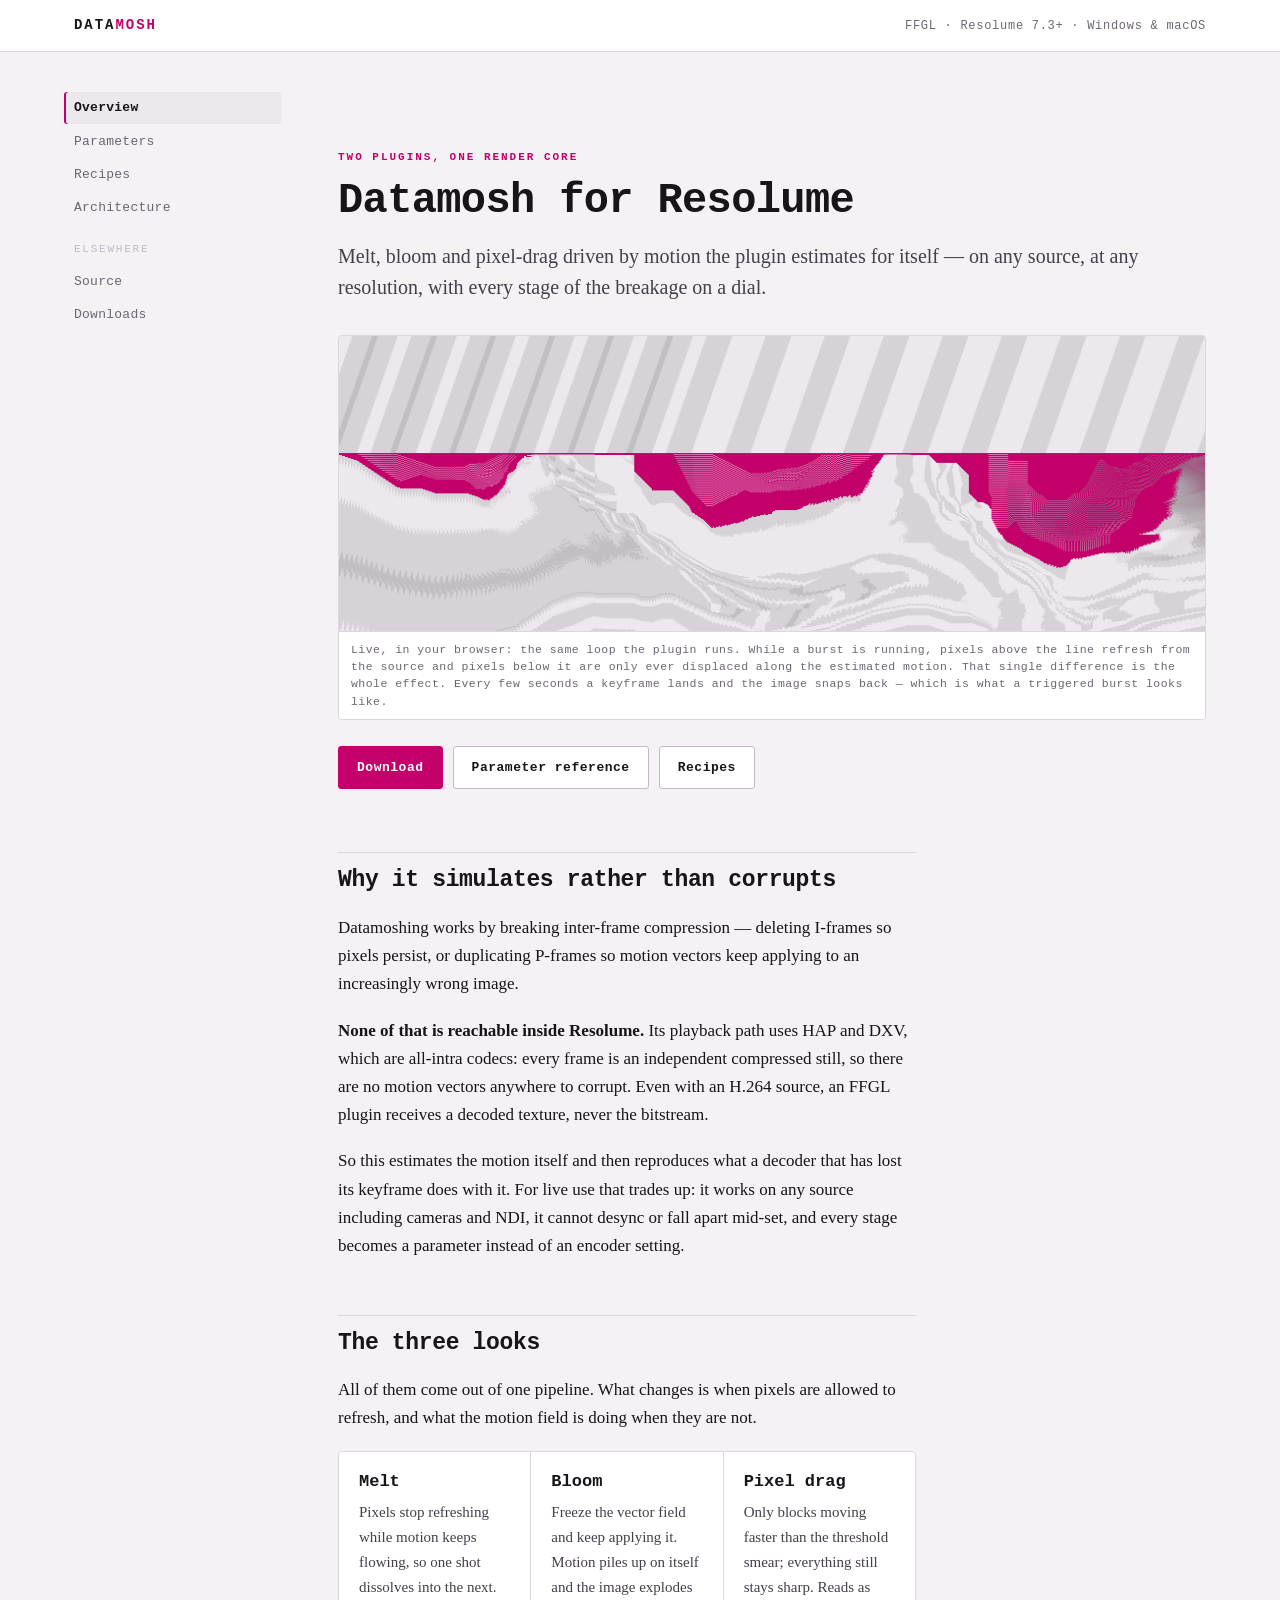
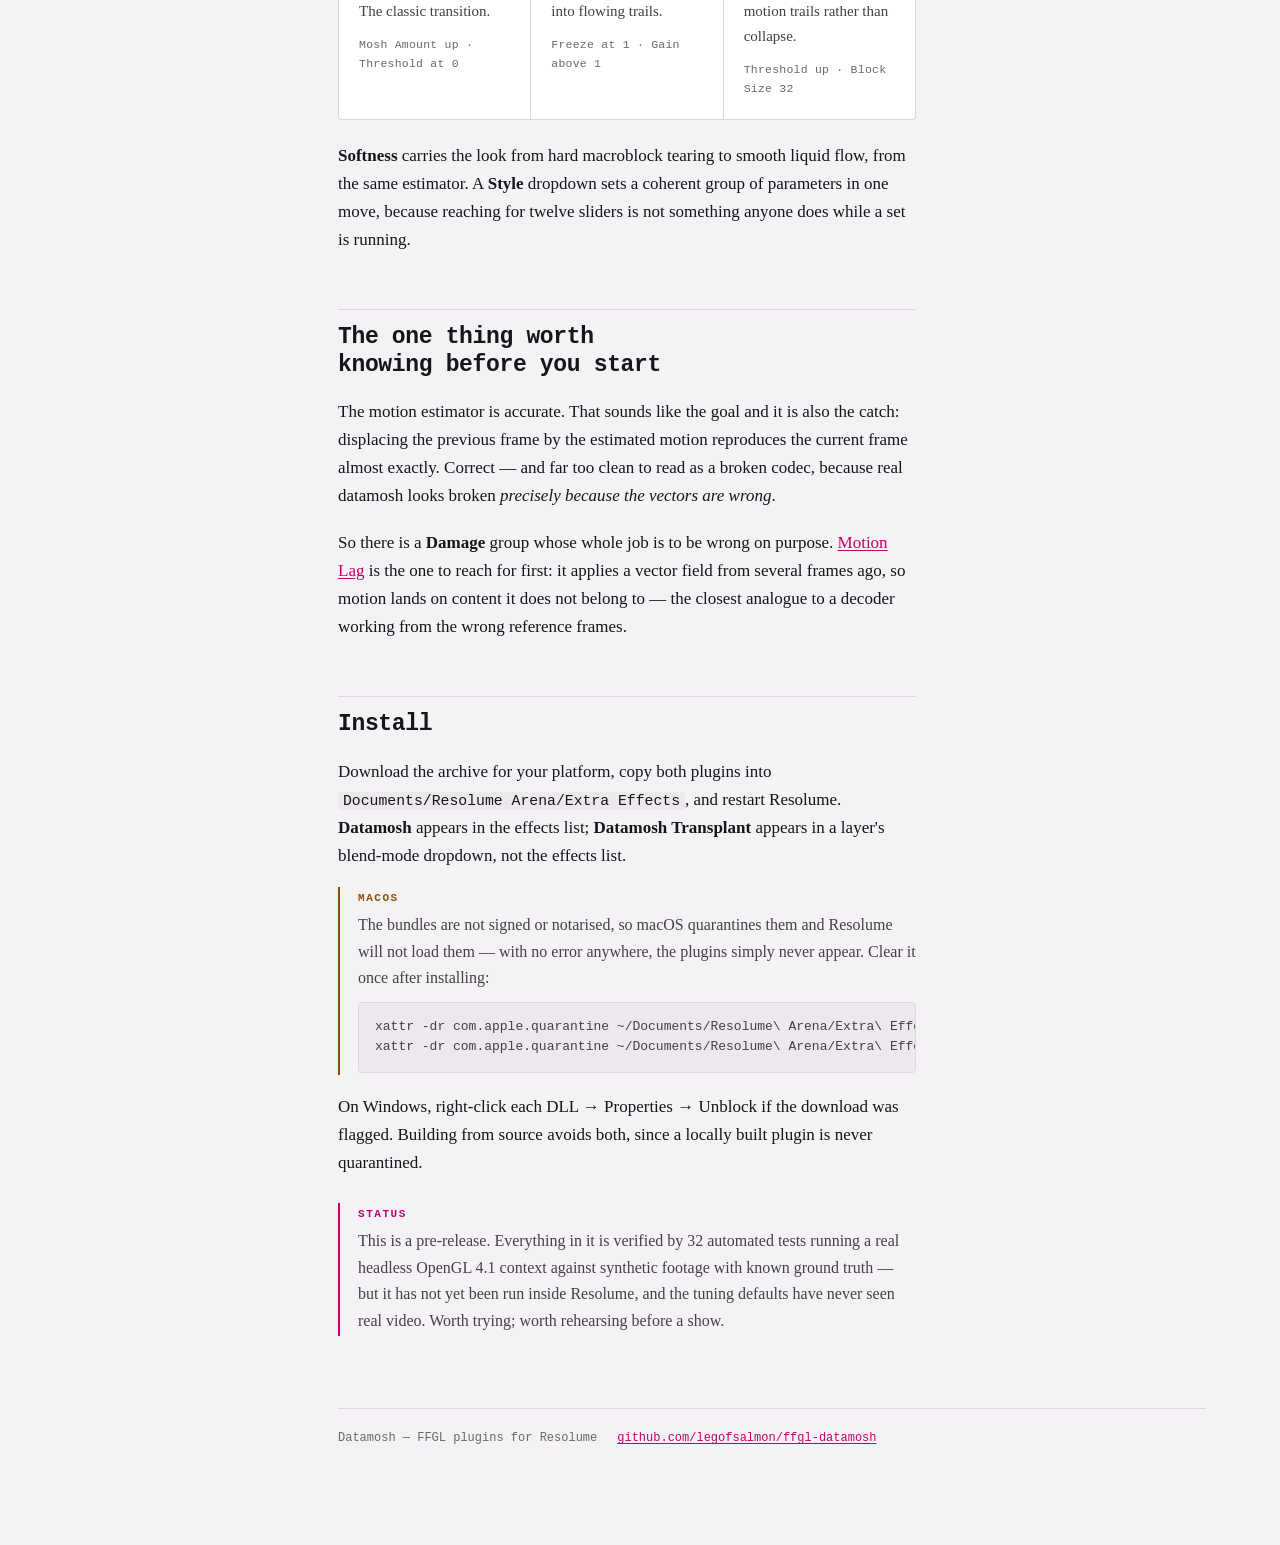
==== site/index.html @ 905c4231 "Point everything at datamosh.letissier.ie The domain is settled, so the placeholder comes out and th" ====
<!doctype html>
<html lang="en">
<head>
<meta charset="utf-8">
<meta name="viewport" content="width=device-width, initial-scale=1">
<title>Datamosh for Resolume</title>
<meta name="description" content="Two FFGL plugins that simulate datamoshing in Resolume by estimating motion and reproducing what a decoder does after it loses its keyframe.">
<link rel="icon" href="favicon.svg" type="image/svg+xml">

<!-- Absolute URLs below are the only place the site's own domain appears.
     Change SITE_URL here when the domain settles; see site/README.md. -->
<link rel="canonical" href="https://datamosh.letissier.ie/index.html">
<meta property="og:type" content="website">
<meta property="og:site_name" content="Datamosh for Resolume">
<meta property="og:title" content="Datamosh for Resolume">
<meta property="og:description" content="Two FFGL plugins that simulate datamoshing in Resolume by estimating motion and reproducing what a decoder does after it loses its keyframe.">
<meta property="og:url" content="https://datamosh.letissier.ie/index.html">
<meta property="og:image" content="https://datamosh.letissier.ie/og.png">
<meta property="og:image:width" content="1200">
<meta property="og:image:height" content="630">
<meta property="og:image:alt" content="A frame of diagonal bars and coloured shapes, intact above a line and torn into displaced macroblocks below it.">
<meta name="twitter:card" content="summary_large_image">

<link rel="stylesheet" href="style.css">
</head>
<body>

<a class="skip" href="#main">Skip to content</a>

<header class="masthead">
	<div class="masthead-inner">
		<a class="wordmark" href="index.html">DATA<span>MOSH</span></a>
		<span class="masthead-meta">FFGL &middot; Resolume 7.3+ &middot; Windows &amp; macOS</span>
	</div>
</header>

<div class="shell">

	<nav class="sidebar" aria-label="Documentation">
		<ul>
			<li><a href="index.html" aria-current="page">Overview</a></li>
			<li><a href="parameters.html">Parameters</a></li>
			<li><a href="recipes.html">Recipes</a></li>
			<li><a href="architecture.html">Architecture</a></li>
			<li class="nav-label">Elsewhere</li>
			<li><a href="https://github.com/legofsalmon/ffgl-datamosh">Source</a></li>
			<li><a href="https://github.com/legofsalmon/ffgl-datamosh/releases">Downloads</a></li>
		</ul>
	</nav>

	<main id="main">

		<section class="hero">
			<p class="eyebrow">Two plugins, one render core</p>
			<h1>Datamosh for Resolume</h1>
			<p class="lede" style="margin-top:14px">
				Melt, bloom and pixel-drag driven by motion the plugin estimates for
				itself &mdash; on any source, at any resolution, with every stage of the
				breakage on a dial.
			</p>

			<div class="hero-canvas-wrap">
				<canvas id="demo" width="880" height="300" role="img"
				        aria-label="Animation of a moving pattern being displaced in macroblocks, the top half refreshing normally while the bottom half smears along held motion vectors."></canvas>
				<p class="hero-caption">
					Live, in your browser: the same loop the plugin runs. While a burst is
					running, pixels above the line refresh from the source and pixels below
					it are only ever displaced along the estimated motion. That single
					difference is the whole effect. Every few seconds a keyframe lands and
					the image snaps back — which is what a triggered burst looks like.
				</p>
			</div>

			<div class="actions">
				<a class="btn primary" href="https://github.com/legofsalmon/ffgl-datamosh/releases">Download</a>
				<a class="btn" href="parameters.html">Parameter reference</a>
				<a class="btn" href="recipes.html">Recipes</a>
			</div>
		</section>

		<div class="prose">

			<h2>Why it simulates rather than corrupts</h2>

			<p>
				Datamoshing works by breaking inter-frame compression &mdash; deleting
				I-frames so pixels persist, or duplicating P-frames so motion vectors keep
				applying to an increasingly wrong image.
			</p>

			<p>
				<strong>None of that is reachable inside Resolume.</strong> Its playback
				path uses HAP and DXV, which are all-intra codecs: every frame is an
				independent compressed still, so there are no motion vectors anywhere to
				corrupt. Even with an H.264 source, an FFGL plugin receives a decoded
				texture, never the bitstream.
			</p>

			<p>
				So this estimates the motion itself and then reproduces what a decoder
				that has lost its keyframe does with it. For live use that trades up: it
				works on any source including cameras and NDI, it cannot desync or fall
				apart mid-set, and every stage becomes a parameter instead of an encoder
				setting.
			</p>

			<h2>The three looks</h2>

			<p>
				All of them come out of one pipeline. What changes is when pixels are
				allowed to refresh, and what the motion field is doing when they are not.
			</p>

			<div class="looks">
				<article class="look">
					<h3>Melt</h3>
					<p>
						Pixels stop refreshing while motion keeps flowing, so one shot
						dissolves into the next. The classic transition.
					</p>
					<span class="how">Mosh Amount up &middot; Threshold at 0</span>
				</article>
				<article class="look">
					<h3>Bloom</h3>
					<p>
						Freeze the vector field and keep applying it. Motion piles up on
						itself and the image explodes into flowing trails.
					</p>
					<span class="how">Freeze at 1 &middot; Gain above 1</span>
				</article>
				<article class="look">
					<h3>Pixel drag</h3>
					<p>
						Only blocks moving faster than the threshold smear; everything
						still stays sharp. Reads as motion trails rather than collapse.
					</p>
					<span class="how">Threshold up &middot; Block Size 32</span>
				</article>
			</div>

			<p style="margin-top:22px">
				<strong>Softness</strong> carries the look from hard macroblock tearing to
				smooth liquid flow, from the same estimator. A <strong>Style</strong>
				dropdown sets a coherent group of parameters in one move, because reaching
				for twelve sliders is not something anyone does while a set is running.
			</p>

			<h2>The one thing worth knowing before you start</h2>

			<p>
				The motion estimator is accurate. That sounds like the goal and it is
				also the catch: displacing the previous frame by the estimated motion
				reproduces the current frame almost exactly. Correct &mdash; and far too
				clean to read as a broken codec, because real datamosh looks broken
				<em>precisely because the vectors are wrong</em>.
			</p>

			<p>
				So there is a <strong>Damage</strong> group whose whole job is to be
				wrong on purpose. <a href="parameters.html#damage">Motion Lag</a> is the
				one to reach for first: it applies a vector field from several frames ago,
				so motion lands on content it does not belong to &mdash; the closest
				analogue to a decoder working from the wrong reference frames.
			</p>

			<h2>Install</h2>

			<p>
				Download the archive for your platform, copy both plugins into
				<code>Documents/Resolume Arena/Extra Effects</code>, and restart Resolume.
				<strong>Datamosh</strong> appears in the effects list;
				<strong>Datamosh Transplant</strong> appears in a layer's blend-mode
				dropdown, not the effects list.
			</p>

			<div class="note warn">
				<span class="note-label">macOS</span>
				The bundles are not signed or notarised, so macOS quarantines them and
				Resolume will not load them &mdash; with no error anywhere, the plugins
				simply never appear. Clear it once after installing:
				<pre style="margin-top:10px"><code>xattr -dr com.apple.quarantine ~/Documents/Resolume\ Arena/Extra\ Effects/Datamosh.bundle
xattr -dr com.apple.quarantine ~/Documents/Resolume\ Arena/Extra\ Effects/DatamoshTransplant.bundle</code></pre>
			</div>

			<p style="margin-top:18px">
				On Windows, right-click each DLL &rarr; Properties &rarr; Unblock if the
				download was flagged. Building from source avoids both, since a locally
				built plugin is never quarantined.
			</p>

			<div class="note accent" style="margin-top:26px">
				<span class="note-label">Status</span>
				This is a pre-release. Everything in it is verified by 32 automated tests
				running a real headless OpenGL&nbsp;4.1 context against synthetic footage
				with known ground truth &mdash; but it has not yet been run inside
				Resolume, and the tuning defaults have never seen real video. Worth
				trying; worth rehearsing before a show.
			</div>

		</div>

		<footer class="page-footer">
			<span>Datamosh &mdash; FFGL plugins for Resolume</span>
			<a href="https://github.com/legofsalmon/ffgl-datamosh">github.com/legofsalmon/ffgl-datamosh</a>
		</footer>

	</main>
</div>

<script src="demo.js" defer></script>

</body>
</html>
---- site/style.css ----
/* Datamosh documentation.
 *
 * Set like a codec reference manual rather than a product page: monospace for
 * structure and data, a serif for prose, and one accent taken from the magenta
 * fringe a chroma plane leaves when it disagrees with luma. Nothing is loaded
 * from a CDN — the same file has to survive a strict content policy.
 */

/* Light is the base palette. Every colour is declared here and only
 * redefined by theme, so no component depends on a rule inside a media block. */
:root {
	--ground:        #f4f2f4;
	--surface:       #ffffff;
	--surface-sunk:  #ece8ed;
	--ink:           #17141a;
	--ink-soft:      #453e4b;
	--muted:         #6d6573;
	--rule:          #ddd6df;
	--rule-strong:   #c3b9c7;

	/* Chroma fringe: the magenta half. */
	--accent:        #c4006a;
	--accent-ink:    #ffffff;
	--accent-wash:   #fbe9f2;
	/* The green half, kept for things that are verified or correct. */
	--good:          #16785c;
	--good-wash:     #e3f3ee;
	--warn:          #8a5300;
	--warn-wash:     #fbeedb;

	--shadow: 0 1px 2px rgb(23 20 26 / 6%), 0 8px 24px rgb(23 20 26 / 6%);

	--mono: ui-monospace, "SF Mono", SFMono-Regular, "Cascadia Mono",
	        "Roboto Mono", Menlo, Consolas, monospace;
	--serif: Charter, "Bitstream Charter", "Iowan Old Style", "Palatino Linotype",
	         Palatino, Georgia, serif;

	--measure: 68ch;
}

@media (prefers-color-scheme: dark) {
	:root:not([data-theme="light"]) {
		--ground:       #121016;
		--surface:      #1a171e;
		--surface-sunk: #211d26;
		--ink:          #ece7ef;
		--ink-soft:     #c5bccb;
		--muted:        #948b9c;
		--rule:         #2e2836;
		--rule-strong:  #453d4f;

		--accent:       #ff4d9d;
		--accent-ink:   #1a0210;
		--accent-wash:  #2c1220;
		--good:         #3fd2a4;
		--good-wash:    #10281f;
		--warn:         #e0a54a;
		--warn-wash:    #2c2110;

		--shadow: 0 1px 2px rgb(0 0 0 / 40%), 0 8px 24px rgb(0 0 0 / 32%);
	}
}

:root[data-theme="dark"] {
	--ground:       #121016;
	--surface:      #1a171e;
	--surface-sunk: #211d26;
	--ink:          #ece7ef;
	--ink-soft:     #c5bccb;
	--muted:        #948b9c;
	--rule:         #2e2836;
	--rule-strong:  #453d4f;

	--accent:       #ff4d9d;
	--accent-ink:   #1a0210;
	--accent-wash:  #2c1220;
	--good:         #3fd2a4;
	--good-wash:    #10281f;
	--warn:         #e0a54a;
	--warn-wash:    #2c2110;

	--shadow: 0 1px 2px rgb(0 0 0 / 40%), 0 8px 24px rgb(0 0 0 / 32%);
}

*, *::before, *::after { box-sizing: border-box; }

html { -webkit-text-size-adjust: 100%; }

body {
	margin: 0;
	/* Explicit, because the host paints its own ground behind the page. */
	background: var(--ground);
	color: var(--ink);
	font-family: var(--serif);
	font-size: 17px;
	line-height: 1.65;
}

/* ---------------------------------------------------------------- layout -- */

.shell {
	display: grid;
	grid-template-columns: minmax(0, 1fr);
	gap: 0;
	max-width: 1180px;
	margin: 0 auto;
	padding: 0 24px;
}

@media (min-width: 940px) {
	.shell {
		grid-template-columns: 208px minmax(0, 1fr);
		gap: 56px;
		align-items: start;
	}
}

main {
	min-width: 0;
	padding: 40px 0 96px;
}

.prose { max-width: var(--measure); }

/* Reference tables carry four columns of detail and do not fit the prose
 * measure. On table-heavy pages the container opens to the full content column
 * while the running text keeps its own measure — otherwise every table has to
 * be scrolled sideways to read the column that matters. */
.prose.wide { max-width: none; }
.prose.wide > p,
.prose.wide > .lede,
.prose.wide > ul,
.prose.wide > ol,
.prose.wide > pre,
.prose.wide > .note { max-width: var(--measure); }

.prose > * + * { margin-block-start: 1.1em; }
.prose > h2 { margin-block-start: 2.4em; }
.prose > h3 { margin-block-start: 1.9em; }

/* -------------------------------------------------------------- masthead -- */

.masthead {
	border-bottom: 1px solid var(--rule);
	background: var(--surface);
}

.masthead-inner {
	max-width: 1180px;
	margin: 0 auto;
	padding: 14px 24px;
	display: flex;
	flex-wrap: wrap;
	align-items: baseline;
	gap: 8px 20px;
}

.wordmark {
	font-family: var(--mono);
	font-size: 14px;
	font-weight: 700;
	letter-spacing: 0.14em;
	text-transform: uppercase;
	color: var(--ink);
	text-decoration: none;
}

.wordmark span { color: var(--accent); }

.masthead-meta {
	font-family: var(--mono);
	font-size: 12px;
	letter-spacing: 0.06em;
	color: var(--muted);
	margin-left: auto;
}

/* ------------------------------------------------------------------- nav -- */

.sidebar {
	position: sticky;
	top: 0;
	padding: 40px 0 0;
	font-family: var(--mono);
	font-size: 13px;
}

@media (max-width: 939px) {
	.sidebar {
		position: static;
		padding: 24px 0 0;
		border-bottom: 1px solid var(--rule);
		padding-bottom: 20px;
	}
	.sidebar ul { display: flex; flex-wrap: wrap; gap: 4px 18px; }
}

.sidebar ul { list-style: none; margin: 0; padding: 0; display: grid; gap: 2px; }

.sidebar a {
	display: block;
	padding: 5px 10px;
	margin-left: -10px;
	color: var(--muted);
	text-decoration: none;
	border-radius: 3px;
	letter-spacing: 0.02em;
}

.sidebar a:hover { color: var(--ink); background: var(--surface-sunk); }

.sidebar a[aria-current="page"] {
	color: var(--ink);
	font-weight: 700;
	/* A left mark rather than a fill: it reads as a caret in a listing. */
	box-shadow: inset 2px 0 0 var(--accent);
	background: var(--surface-sunk);
}

.sidebar .nav-label {
	font-size: 11px;
	letter-spacing: 0.16em;
	text-transform: uppercase;
	color: var(--rule-strong);
	padding: 14px 0 6px;
}

/* -------------------------------------------------------------- headings -- */

h1, h2, h3, h4 {
	font-family: var(--mono);
	font-weight: 700;
	line-height: 1.2;
	letter-spacing: -0.015em;
	text-wrap: balance;
	margin: 0;
	color: var(--ink);
}

h1 { font-size: clamp(30px, 5vw, 42px); }
h2 { font-size: 23px; }
h3 { font-size: 17px; letter-spacing: 0; }

h2 {
	padding-top: 14px;
	border-top: 1px solid var(--rule);
}

.eyebrow {
	font-family: var(--mono);
	font-size: 11px;
	font-weight: 700;
	letter-spacing: 0.18em;
	text-transform: uppercase;
	color: var(--accent);
	margin: 0 0 10px;
}

.lede {
	font-size: 20px;
	line-height: 1.55;
	color: var(--ink-soft);
}

/* ----------------------------------------------------------------- text -- */

p { margin: 0; }

a { color: var(--accent); text-underline-offset: 2px; }
a:hover { text-decoration-thickness: 2px; }

strong { font-weight: 700; color: var(--ink); }

code {
	font-family: var(--mono);
	font-size: 0.87em;
	background: var(--surface-sunk);
	padding: 1px 5px;
	border-radius: 3px;
}

pre {
	font-family: var(--mono);
	font-size: 13px;
	line-height: 1.6;
	background: var(--surface-sunk);
	border: 1px solid var(--rule);
	border-radius: 4px;
	padding: 14px 16px;
	overflow-x: auto;
	margin: 0;
}

pre code { background: none; padding: 0; font-size: inherit; }

ul.prose-list, ol.prose-list { margin: 0; padding-left: 1.3em; }
ul.prose-list > li + li, ol.prose-list > li + li { margin-top: 0.45em; }

hr { border: 0; border-top: 1px solid var(--rule); margin: 2.5em 0; }

/* ---------------------------------------------------------------- tables -- */

.table-wrap { overflow-x: auto; }

table {
	border-collapse: collapse;
	width: 100%;
	font-family: var(--mono);
	font-size: 13px;
	font-variant-numeric: tabular-nums;
}

th {
	text-align: left;
	font-weight: 700;
	font-size: 11px;
	letter-spacing: 0.1em;
	text-transform: uppercase;
	color: var(--muted);
	padding: 0 14px 8px 0;
	border-bottom: 1px solid var(--rule-strong);
	white-space: nowrap;
}

td {
	padding: 11px 14px 11px 0;
	border-bottom: 1px solid var(--rule);
	vertical-align: top;
	color: var(--ink-soft);
}

td:first-child { color: var(--ink); font-weight: 700; white-space: nowrap; }
td.desc { font-family: var(--serif); font-size: 15px; line-height: 1.55; min-width: 22em; }

/* ----------------------------------------------------------------- notes -- */

.note {
	border-left: 2px solid var(--rule-strong);
	padding: 2px 0 2px 18px;
	color: var(--ink-soft);
	font-size: 16px;
}

.note.accent { border-left-color: var(--accent); }
.note.good   { border-left-color: var(--good); }
.note.warn   { border-left-color: var(--warn); }

.note-label {
	display: block;
	font-family: var(--mono);
	font-size: 11px;
	font-weight: 700;
	letter-spacing: 0.14em;
	text-transform: uppercase;
	margin-bottom: 5px;
	color: var(--muted);
}

.note.accent .note-label { color: var(--accent); }
.note.good   .note-label { color: var(--good); }
.note.warn   .note-label { color: var(--warn); }

/* ------------------------------------------------------------------ hero -- */

.hero { padding: 56px 0 8px; }

.hero-canvas-wrap {
	margin: 32px 0 0;
	border: 1px solid var(--rule);
	border-radius: 4px;
	overflow: hidden;
	background: var(--surface-sunk);
	position: relative;
	line-height: 0;
}

.hero-canvas-wrap canvas { width: 100%; height: auto; display: block; }

.hero-caption {
	font-family: var(--mono);
	font-size: 11.5px;
	letter-spacing: 0.04em;
	color: var(--muted);
	padding: 9px 12px;
	border-top: 1px solid var(--rule);
	background: var(--surface);
	line-height: 1.5;
}

/* --------------------------------------------------------------- buttons -- */

.actions { display: flex; flex-wrap: wrap; gap: 10px; margin-top: 26px; }

.btn {
	font-family: var(--mono);
	font-size: 13px;
	font-weight: 700;
	letter-spacing: 0.04em;
	text-decoration: none;
	padding: 10px 18px;
	border-radius: 3px;
	border: 1px solid var(--rule-strong);
	color: var(--ink);
	background: var(--surface);
}

.btn:hover { border-color: var(--ink); }

.btn.primary {
	background: var(--accent);
	border-color: var(--accent);
	color: var(--accent-ink);
}

.btn.primary:hover { filter: brightness(1.08); }

/* ----------------------------------------------------------------- cards -- */

.looks { display: grid; gap: 1px; background: var(--rule); border: 1px solid var(--rule); border-radius: 4px; overflow: hidden; }

@media (min-width: 700px) { .looks { grid-template-columns: repeat(3, 1fr); } }

.look { background: var(--surface); padding: 20px; }

.look h3 { margin: 0 0 8px; }
.look p { font-size: 15px; color: var(--ink-soft); }

.look .how {
	display: block;
	margin-top: 12px;
	font-family: var(--mono);
	font-size: 11.5px;
	color: var(--muted);
	letter-spacing: 0.02em;
}

/* ---------------------------------------------------------------- footer -- */

.page-footer {
	border-top: 1px solid var(--rule);
	margin-top: 72px;
	padding-top: 20px;
	font-family: var(--mono);
	font-size: 12px;
	color: var(--muted);
	display: flex;
	flex-wrap: wrap;
	gap: 6px 20px;
}

/* --------------------------------------------------------------- a11y --- */

:focus-visible {
	outline: 2px solid var(--accent);
	outline-offset: 2px;
	border-radius: 2px;
}

.skip {
	position: absolute;
	left: -9999px;
	font-family: var(--mono);
	font-size: 13px;
}
.skip:focus {
	left: 12px; top: 12px;
	background: var(--surface);
	padding: 10px 14px;
	border: 1px solid var(--accent);
	border-radius: 3px;
	z-index: 10;
}

@media (prefers-reduced-motion: reduce) {
	*, *::before, *::after {
		animation-duration: 0.01ms !important;
		animation-iteration-count: 1 !important;
		transition-duration: 0.01ms !important;
	}
}
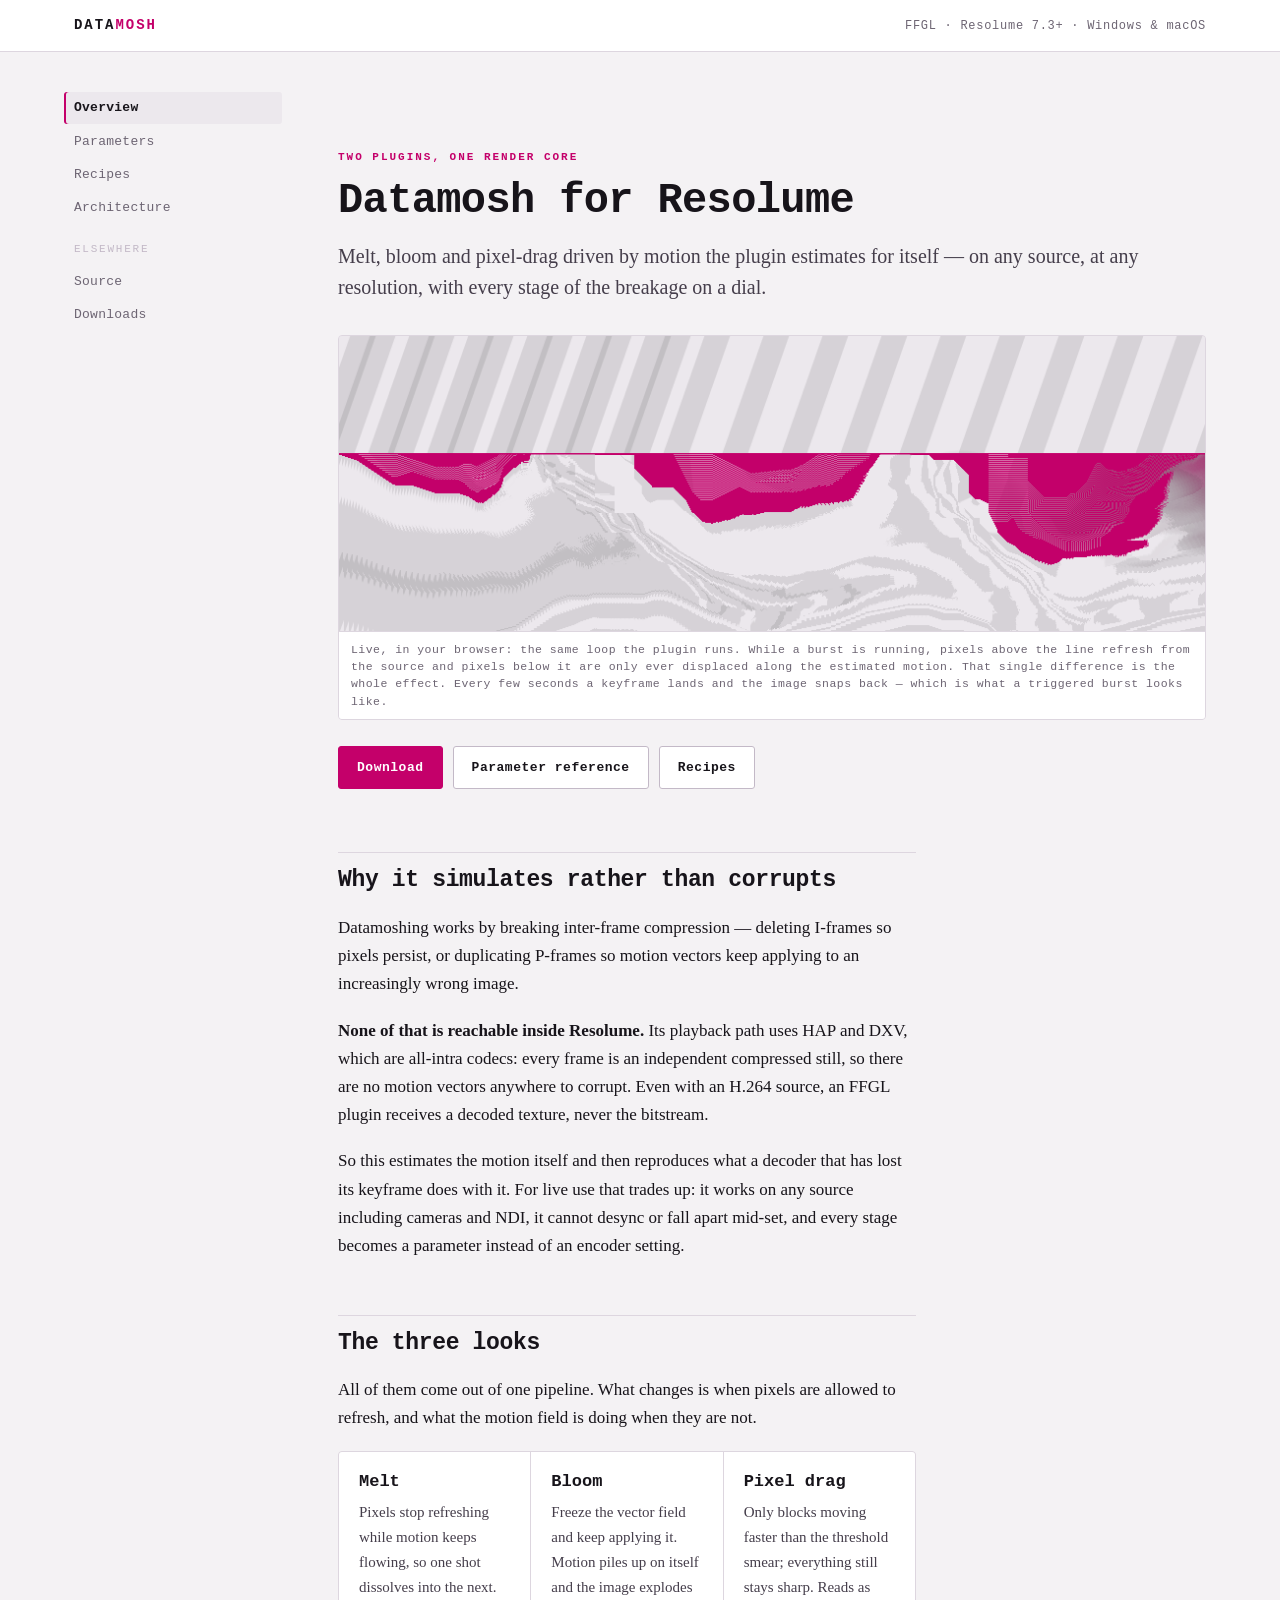
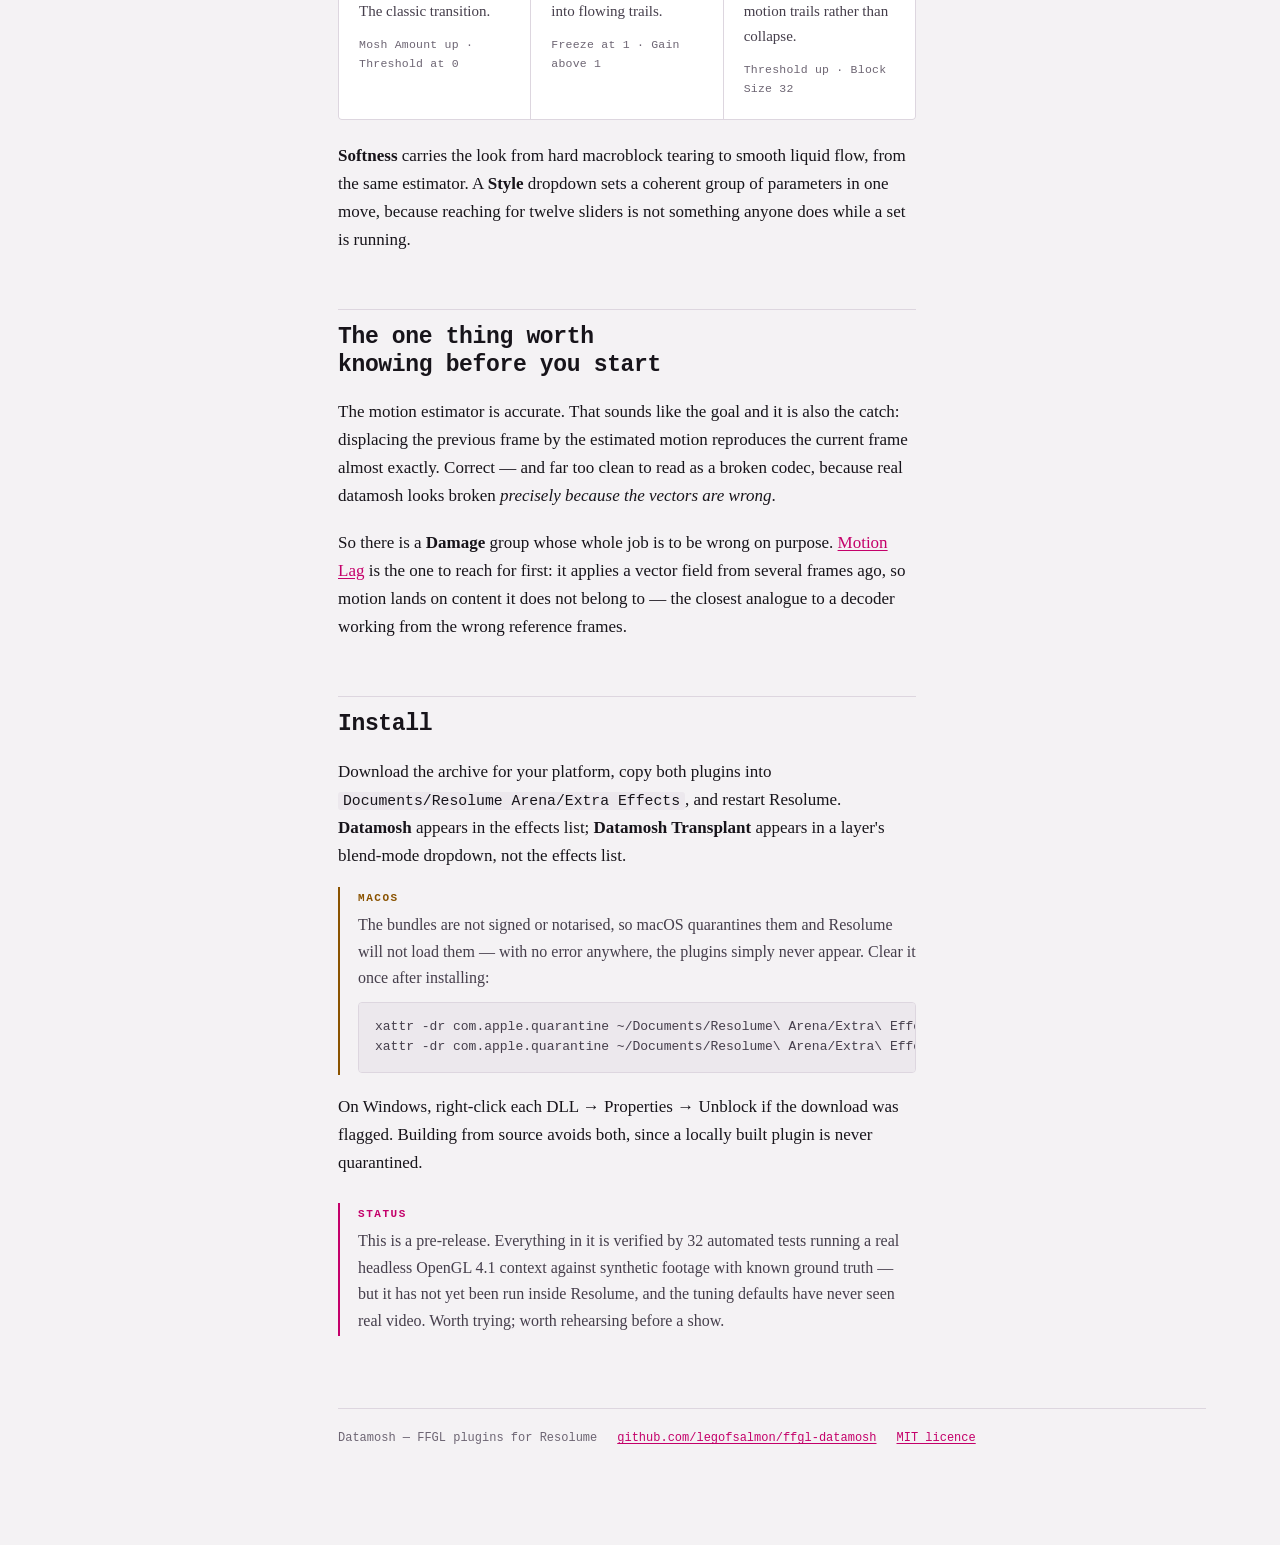
==== commit 9ca4e27c: "Add the MIT licence The project had no licence, which meant all rights reserved: nobody could legall" ====
--- a/site/index.html
+++ b/site/index.html
@@ -3,6 +3,8 @@
 <head>
 <meta charset="utf-8">
 <meta name="viewport" content="width=device-width, initial-scale=1">
+<!-- Matches --ground: the browser paints this behind the page and around it. -->
+<meta name="theme-color" content="#101015">
 <title>Datamosh for Resolume</title>
 <meta name="description" content="Two FFGL plugins that simulate datamoshing in Resolume by estimating motion and reproducing what a decoder does after it loses its keyframe.">
 <link rel="icon" href="favicon.svg" type="image/svg+xml">
@@ -202,6 +204,7 @@
 		<footer class="page-footer">
 			<span>Datamosh &mdash; FFGL plugins for Resolume</span>
 			<a href="https://github.com/legofsalmon/ffgl-datamosh">github.com/legofsalmon/ffgl-datamosh</a>
+			<a href="https://github.com/legofsalmon/ffgl-datamosh/blob/main/LICENSE">MIT licence</a>
 		</footer>
 
 	</main>
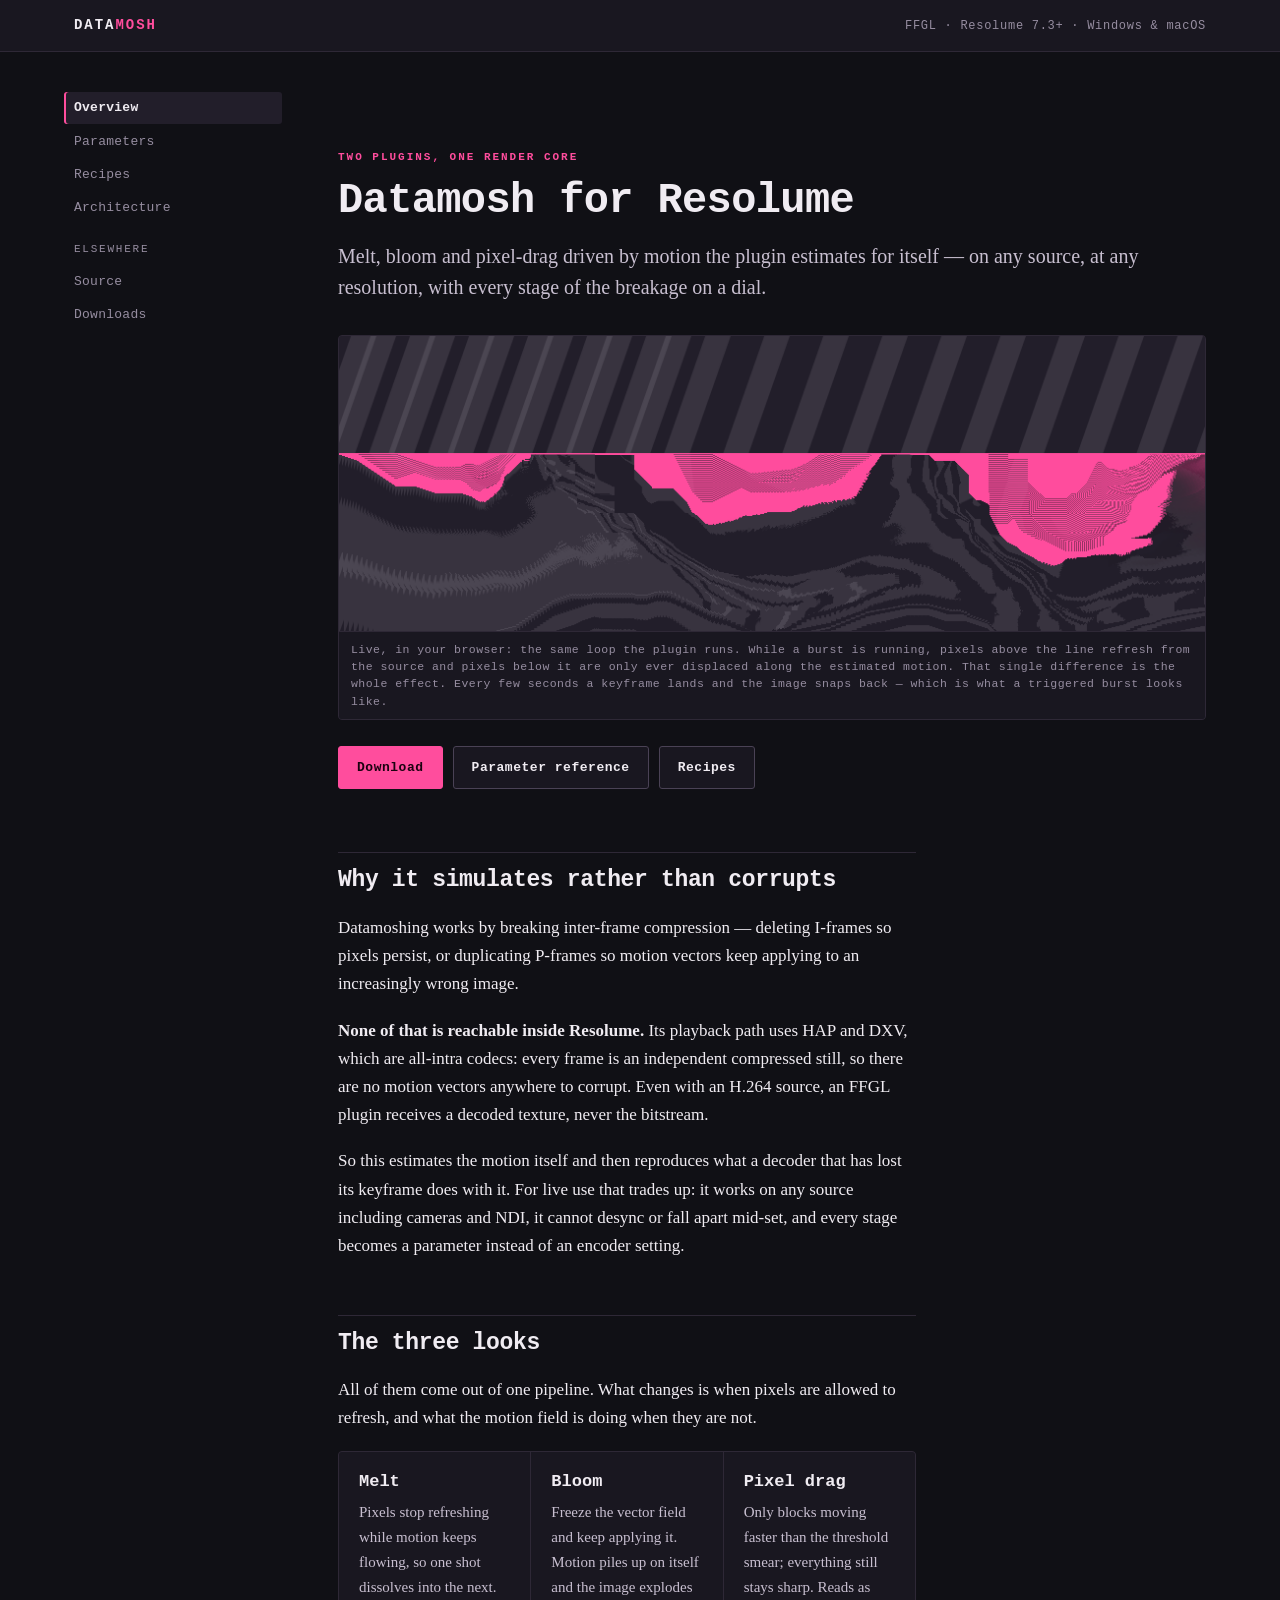
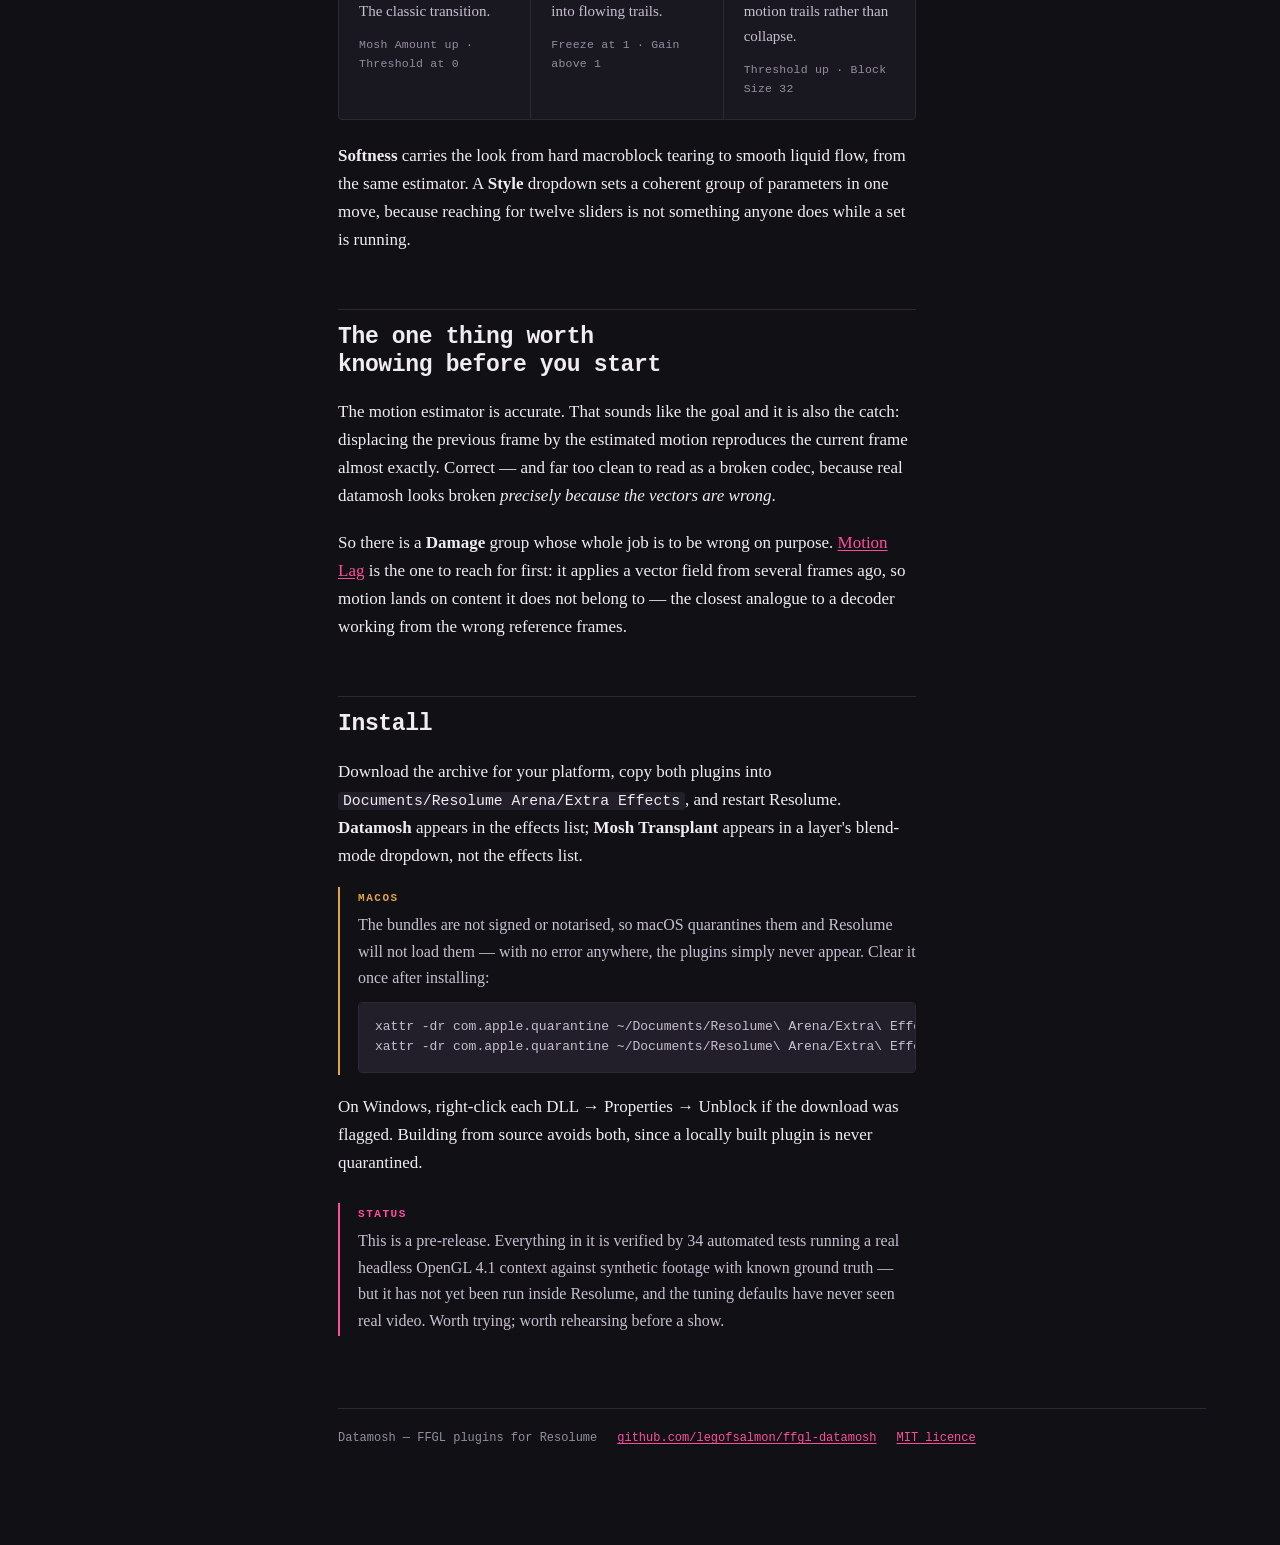
==== commit 89b8155f: "Fix the dead audio path and the truncated mixer name; add a validation procedure Both bugs were foun" ====
--- a/site/index.html
+++ b/site/index.html
@@ -171,7 +171,7 @@
 				Download the archive for your platform, copy both plugins into
 				<code>Documents/Resolume Arena/Extra Effects</code>, and restart Resolume.
 				<strong>Datamosh</strong> appears in the effects list;
-				<strong>Datamosh Transplant</strong> appears in a layer's blend-mode
+				<strong>Mosh Transplant</strong> appears in a layer's blend-mode
 				dropdown, not the effects list.
 			</p>
 
@@ -192,7 +192,7 @@
 
 			<div class="note accent" style="margin-top:26px">
 				<span class="note-label">Status</span>
-				This is a pre-release. Everything in it is verified by 32 automated tests
+				This is a pre-release. Everything in it is verified by 34 automated tests
 				running a real headless OpenGL&nbsp;4.1 context against synthetic footage
 				with known ground truth &mdash; but it has not yet been run inside
 				Resolume, and the tuning defaults have never seen real video. Worth
--- a/site/style.css
+++ b/site/style.css
@@ -6,29 +6,41 @@
  * from a CDN — the same file has to survive a strict content policy.
  */
 
-/* Light is the base palette. Every colour is declared here and only
- * redefined by theme, so no component depends on a rule inside a media block. */
+/* The site is dark, full stop — not a mode that follows the operating system.
+ * Video work happens in a dark room in front of a dark host, and the plugin's
+ * own output is judged against black; a page that flips to white on half the
+ * machines that open it is showing the effect against the wrong ground.
+ *
+ * So there is one palette and it lives on bare :root. Nothing is declared
+ * inside a media query, which means no component can depend on a rule that
+ * only some visitors get. */
 :root {
-	--ground:        #f4f2f4;
-	--surface:       #ffffff;
-	--surface-sunk:  #ece8ed;
-	--ink:           #17141a;
-	--ink-soft:      #453e4b;
-	--muted:         #6d6573;
-	--rule:          #ddd6df;
-	--rule-strong:   #c3b9c7;
+	/* Tells the browser to paint its own furniture — scrollbars, form
+	 * controls, the flash before first paint — dark to match. */
+	color-scheme: dark;
+
+	--ground:        #101015;
+	--surface:       #191720;
+	--surface-sunk:  #221e2a;
+	--ink:           #f0ecf2;
+	--ink-soft:      #c8bfd0;
+	--muted:         #968da0;
+	--rule:          #2e2836;
+	--rule-strong:   #4a4255;
 
 	/* Chroma fringe: the magenta half. */
-	--accent:        #c4006a;
-	--accent-ink:    #ffffff;
-	--accent-wash:   #fbe9f2;
+	--accent:        #ff4d9d;
+	--accent-ink:    #1a0210;
+	--accent-wash:   #2c1220;
 	/* The green half, kept for things that are verified or correct. */
-	--good:          #16785c;
-	--good-wash:     #e3f3ee;
-	--warn:          #8a5300;
-	--warn-wash:     #fbeedb;
-
-	--shadow: 0 1px 2px rgb(23 20 26 / 6%), 0 8px 24px rgb(23 20 26 / 6%);
+	--good:          #3fd2a4;
+	--good-wash:     #10281f;
+	--warn:          #e0a54a;
+	--warn-wash:     #2c2110;
+
+	/* On a dark ground a shadow cannot lift a surface — the surface colour
+	 * does that. This only softens the edge. */
+	--shadow: 0 1px 2px rgb(0 0 0 / 45%), 0 8px 24px rgb(0 0 0 / 35%);
 
 	--mono: ui-monospace, "SF Mono", SFMono-Regular, "Cascadia Mono",
 	        "Roboto Mono", Menlo, Consolas, monospace;
@@ -36,50 +48,6 @@
 	         Palatino, Georgia, serif;
 
 	--measure: 68ch;
-}
-
-@media (prefers-color-scheme: dark) {
-	:root:not([data-theme="light"]) {
-		--ground:       #121016;
-		--surface:      #1a171e;
-		--surface-sunk: #211d26;
-		--ink:          #ece7ef;
-		--ink-soft:     #c5bccb;
-		--muted:        #948b9c;
-		--rule:         #2e2836;
-		--rule-strong:  #453d4f;
-
-		--accent:       #ff4d9d;
-		--accent-ink:   #1a0210;
-		--accent-wash:  #2c1220;
-		--good:         #3fd2a4;
-		--good-wash:    #10281f;
-		--warn:         #e0a54a;
-		--warn-wash:    #2c2110;
-
-		--shadow: 0 1px 2px rgb(0 0 0 / 40%), 0 8px 24px rgb(0 0 0 / 32%);
-	}
-}
-
-:root[data-theme="dark"] {
-	--ground:       #121016;
-	--surface:      #1a171e;
-	--surface-sunk: #211d26;
-	--ink:          #ece7ef;
-	--ink-soft:     #c5bccb;
-	--muted:        #948b9c;
-	--rule:         #2e2836;
-	--rule-strong:  #453d4f;
-
-	--accent:       #ff4d9d;
-	--accent-ink:   #1a0210;
-	--accent-wash:  #2c1220;
-	--good:         #3fd2a4;
-	--good-wash:    #10281f;
-	--warn:         #e0a54a;
-	--warn-wash:    #2c2110;
-
-	--shadow: 0 1px 2px rgb(0 0 0 / 40%), 0 8px 24px rgb(0 0 0 / 32%);
 }
 
 *, *::before, *::after { box-sizing: border-box; }
@@ -94,6 +62,11 @@
 	font-family: var(--serif);
 	font-size: 17px;
 	line-height: 1.65;
+	/* Light-on-dark renders visually heavier than dark-on-light at the same
+	 * weight. Antialiasing rather than subpixel rendering takes the extra
+	 * weight back off, which matters most for the serif running text. */
+	-webkit-font-smoothing: antialiased;
+	-moz-osx-font-smoothing: grayscale;
 }
 
 /* ---------------------------------------------------------------- layout -- */
@@ -221,7 +194,9 @@
 	font-size: 11px;
 	letter-spacing: 0.16em;
 	text-transform: uppercase;
-	color: var(--rule-strong);
+	/* --rule-strong is a border colour; as text on the dark ground it sat
+	 * under 2:1 and effectively disappeared. */
+	color: var(--muted);
 	padding: 14px 0 6px;
 }
 
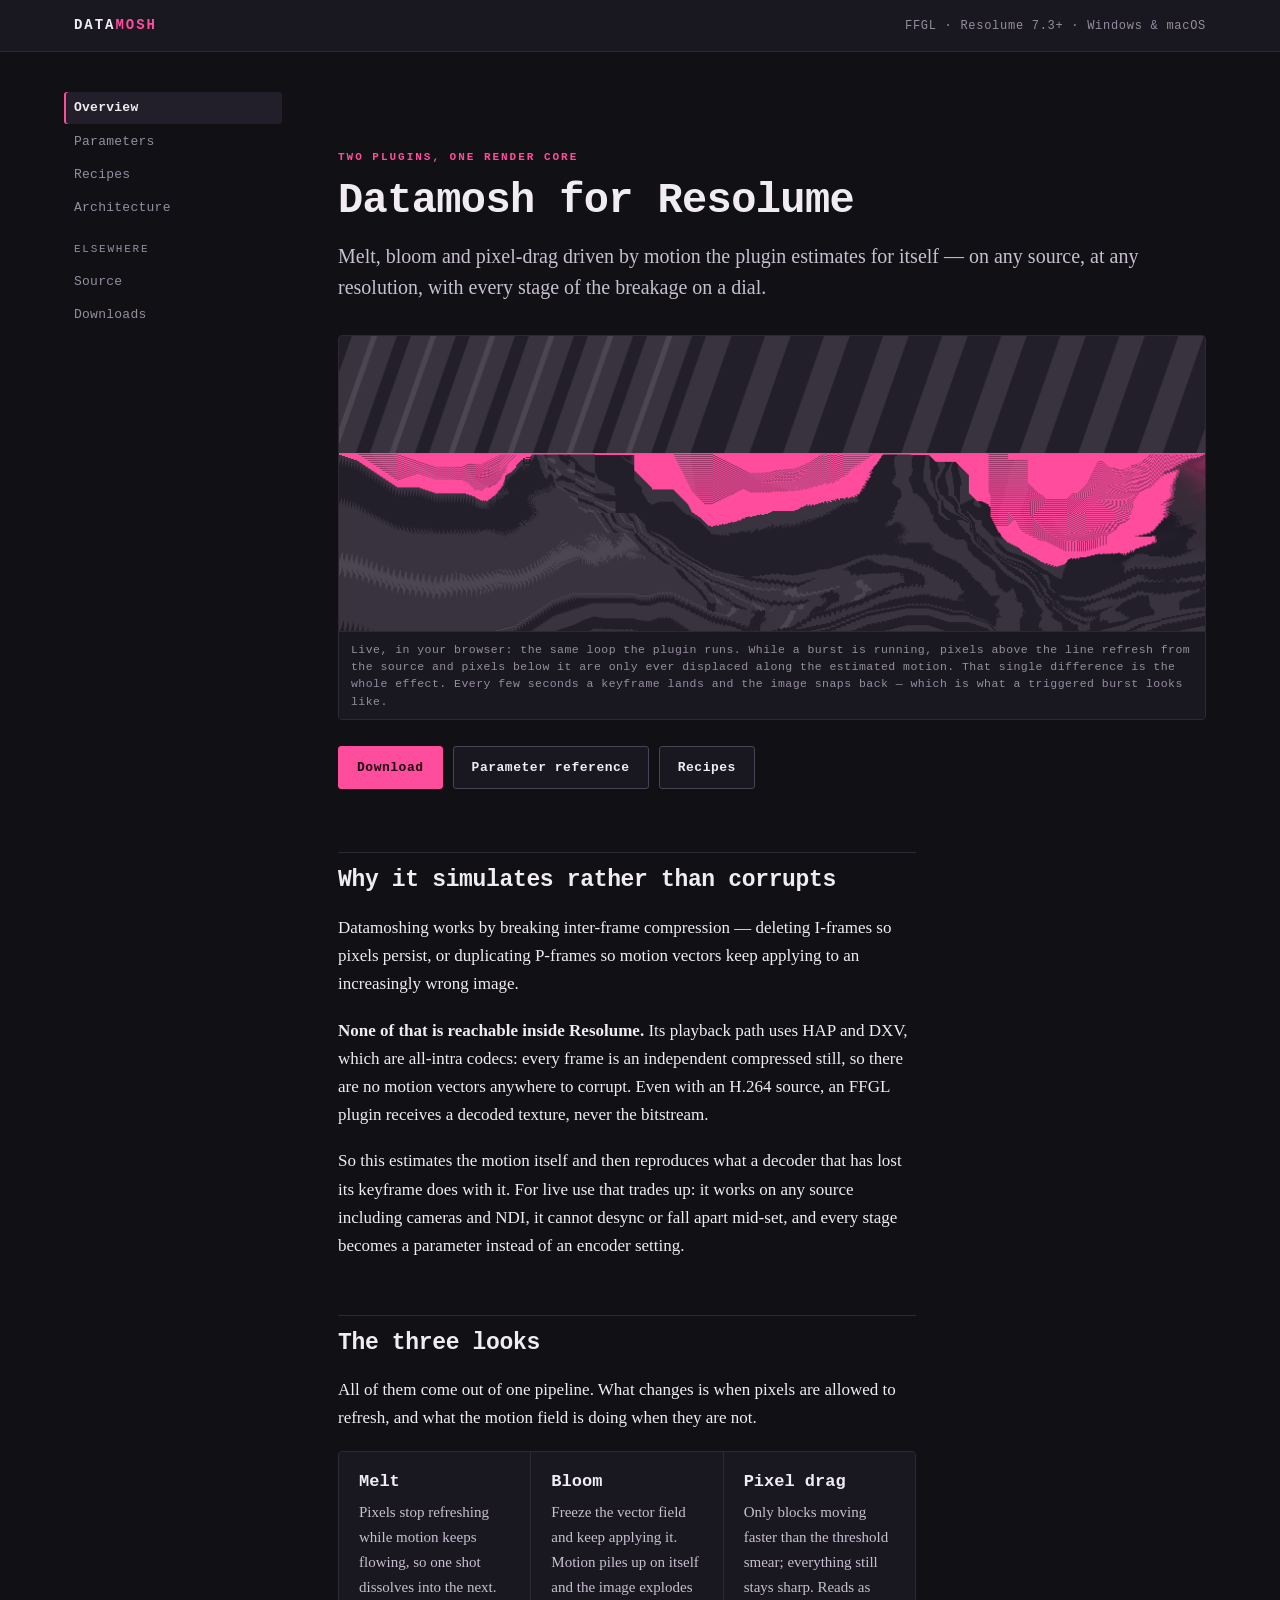
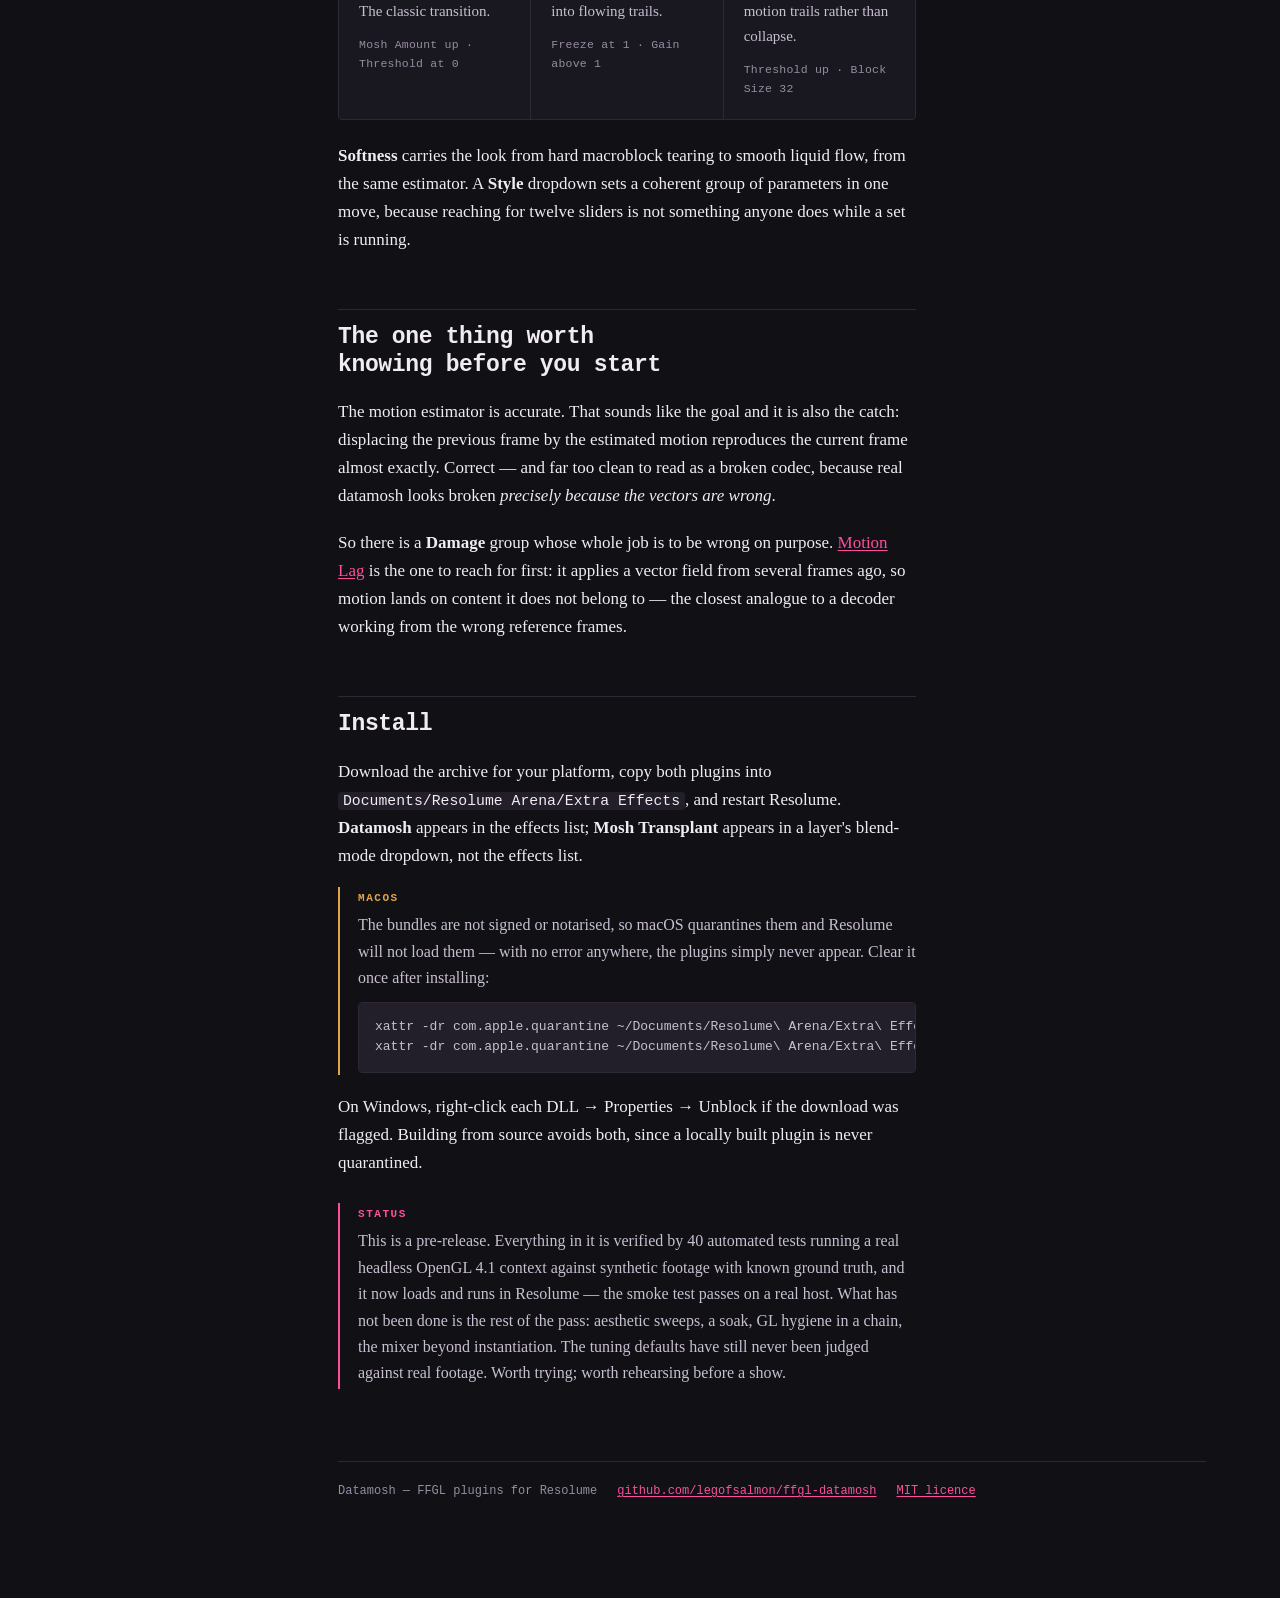
==== commit 2c7ed627: "Release 0.1.4, and stop claiming this has never run in Resolume It has now. The smoke test passed on" ====
--- a/site/index.html
+++ b/site/index.html
@@ -192,11 +192,13 @@
 
 			<div class="note accent" style="margin-top:26px">
 				<span class="note-label">Status</span>
-				This is a pre-release. Everything in it is verified by 34 automated tests
+				This is a pre-release. Everything in it is verified by 40 automated tests
 				running a real headless OpenGL&nbsp;4.1 context against synthetic footage
-				with known ground truth &mdash; but it has not yet been run inside
-				Resolume, and the tuning defaults have never seen real video. Worth
-				trying; worth rehearsing before a show.
+				with known ground truth, and it now loads and runs in Resolume &mdash; the
+				smoke test passes on a real host. What has not been done is the rest of
+				the pass: aesthetic sweeps, a soak, GL hygiene in a chain, the mixer
+				beyond instantiation. The tuning defaults have still never been judged
+				against real footage. Worth trying; worth rehearsing before a show.
 			</div>
 
 		</div>
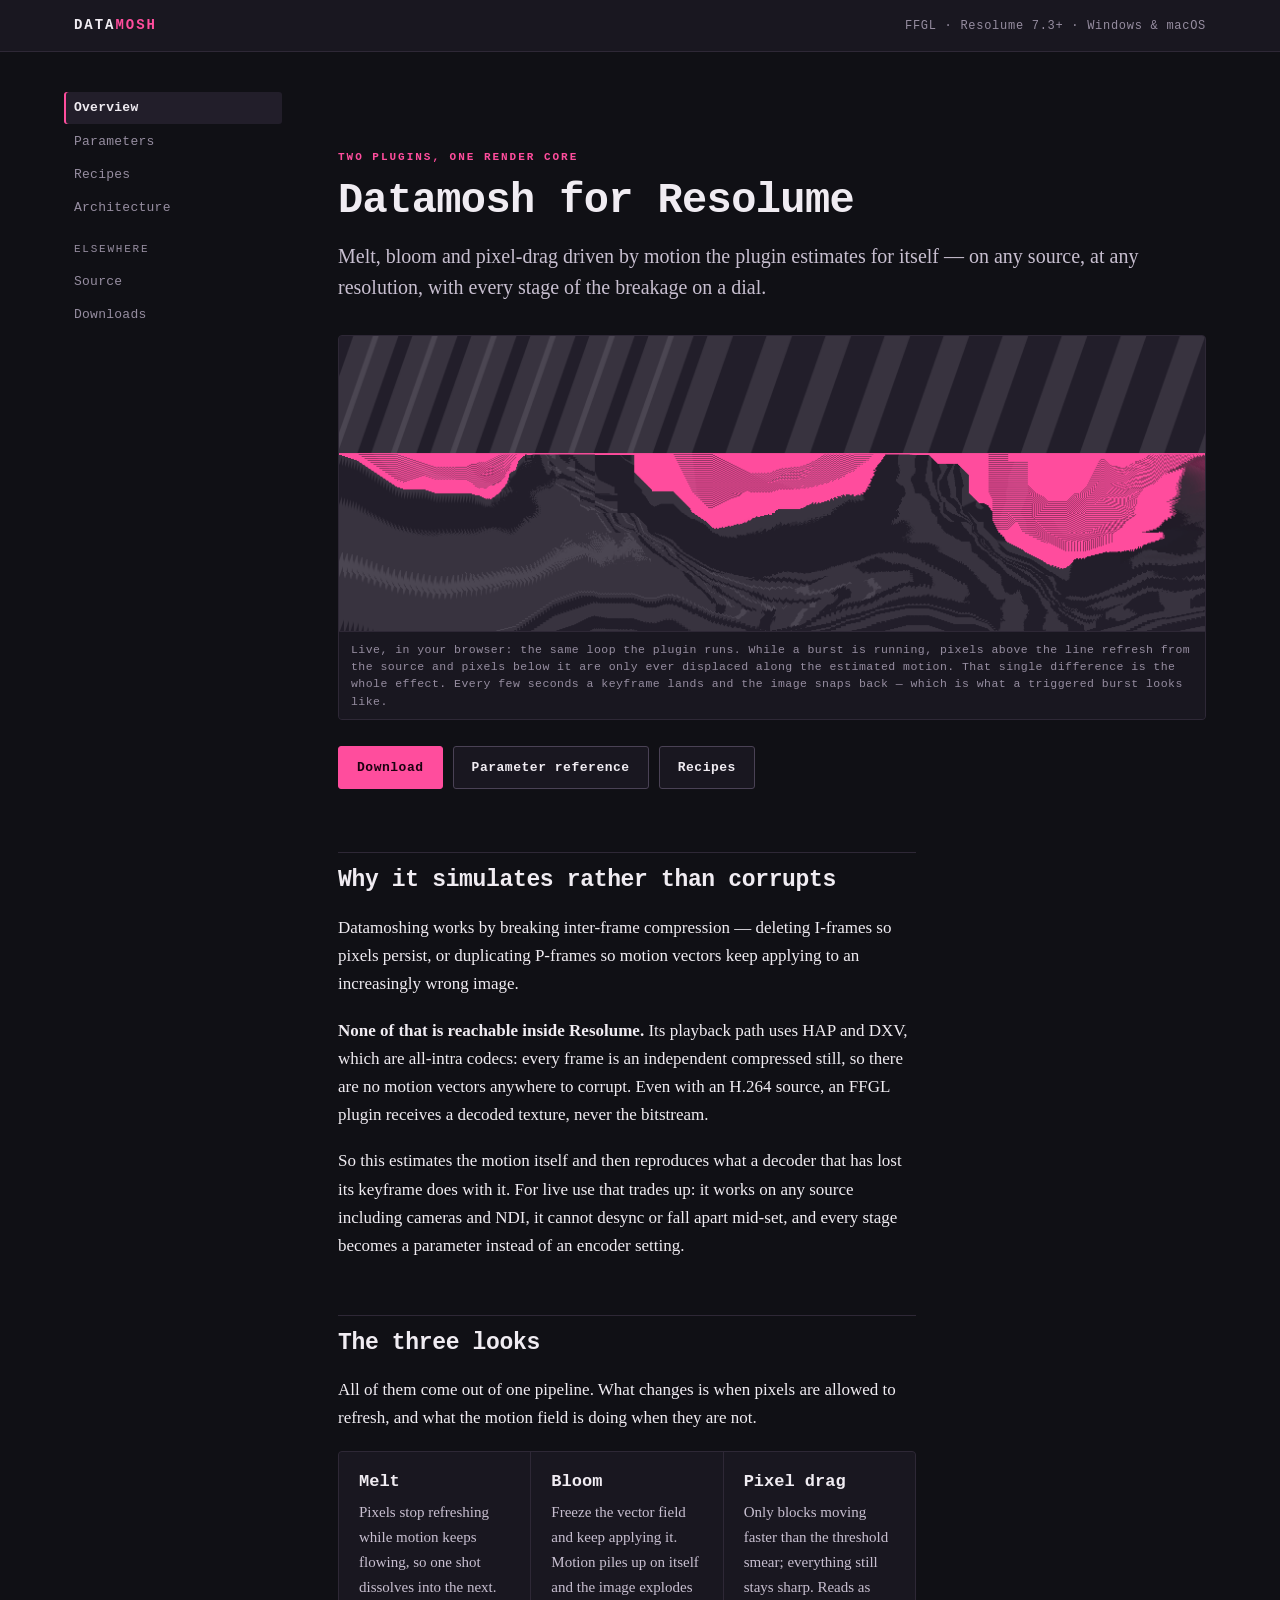
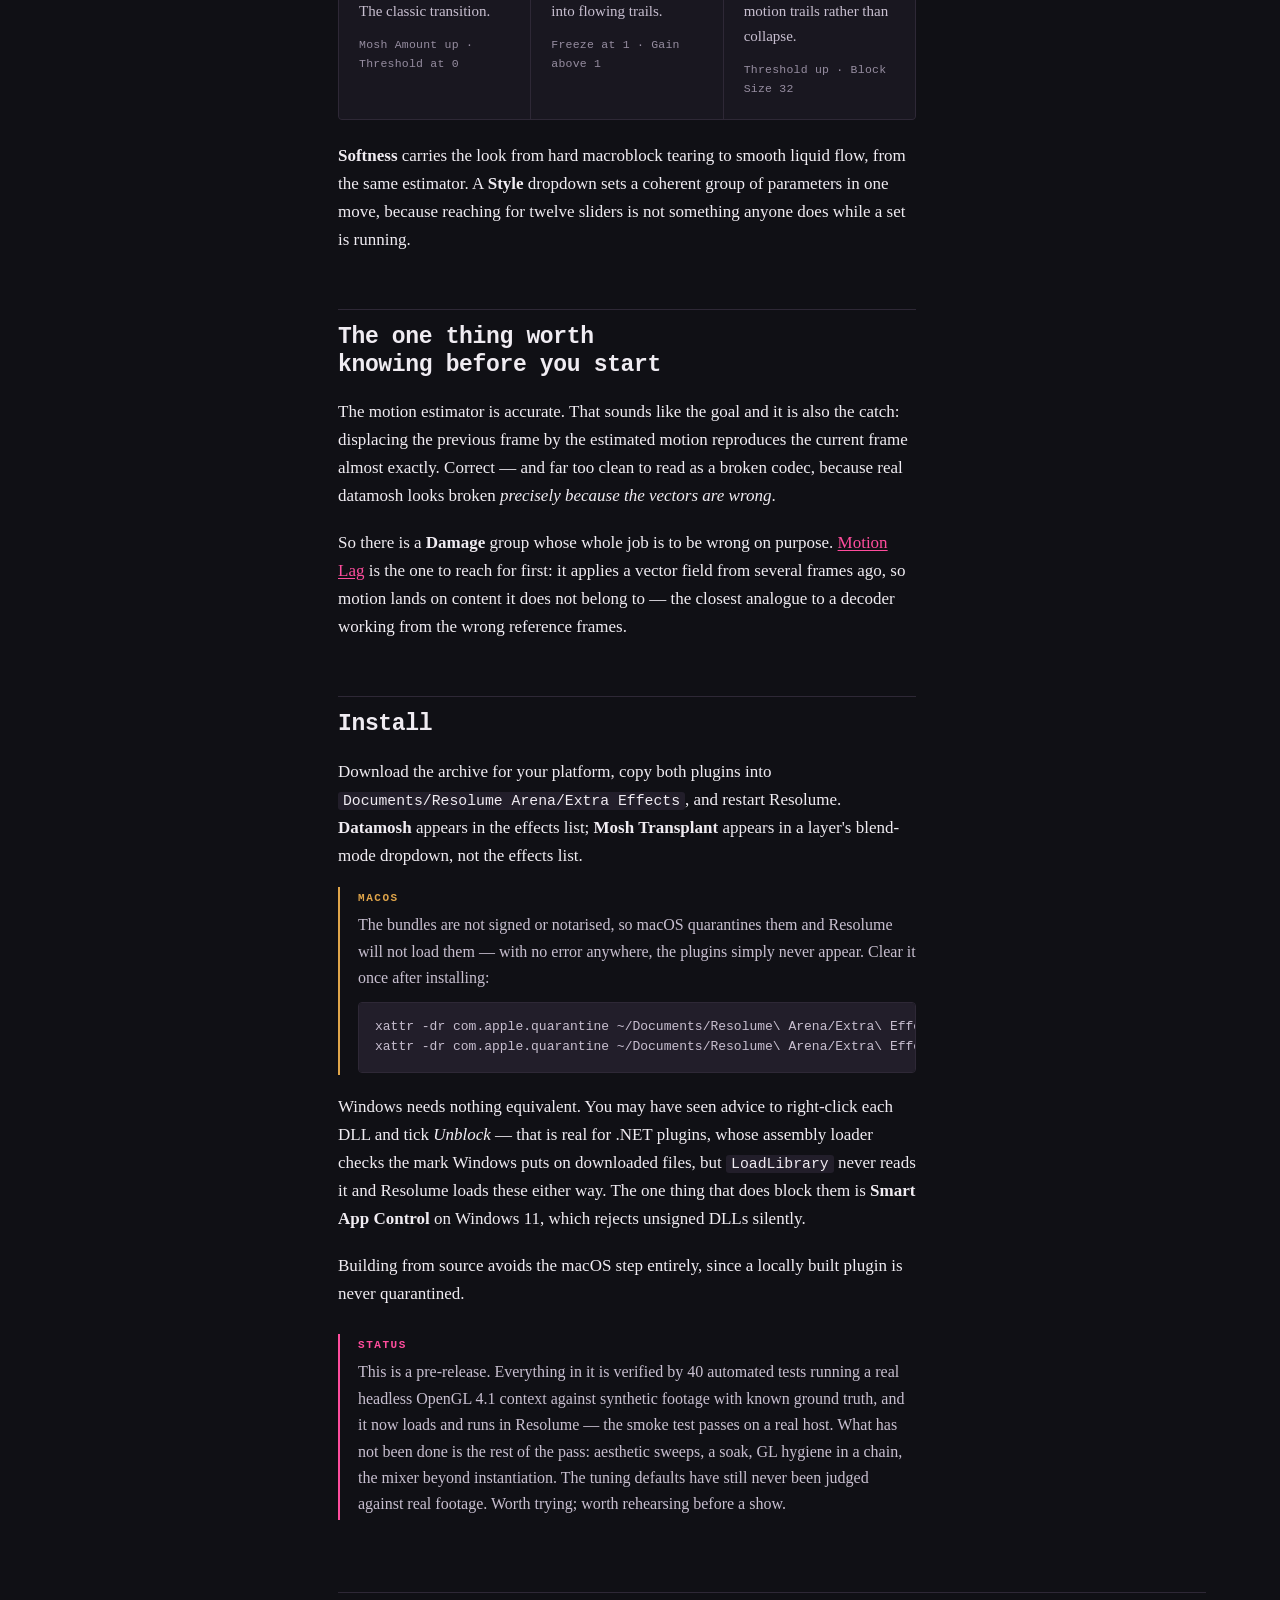
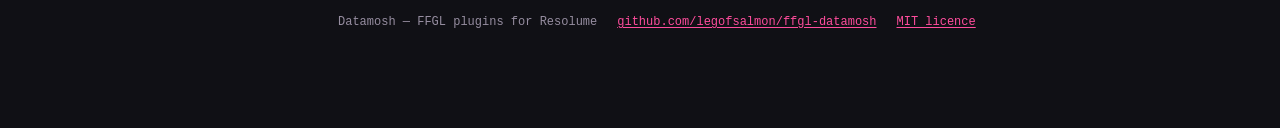
==== commit 393b29ea: "Ship a macOS installer package, and delete the Windows folklore Two platforms, opposite conclusions," ====
--- a/site/index.html
+++ b/site/index.html
@@ -185,8 +185,16 @@
 			</div>
 
 			<p style="margin-top:18px">
-				On Windows, right-click each DLL &rarr; Properties &rarr; Unblock if the
-				download was flagged. Building from source avoids both, since a locally
+				Windows needs nothing equivalent. You may have seen advice to right-click
+				each DLL and tick <em>Unblock</em> &mdash; that is real for .NET plugins,
+				whose assembly loader checks the mark Windows puts on downloaded files,
+				but <code>LoadLibrary</code> never reads it and Resolume loads these
+				either way. The one thing that does block them is
+				<strong>Smart App Control</strong> on Windows&nbsp;11, which rejects
+				unsigned DLLs silently.
+			</p>
+			<p>
+				Building from source avoids the macOS step entirely, since a locally
 				built plugin is never quarantined.
 			</p>
 
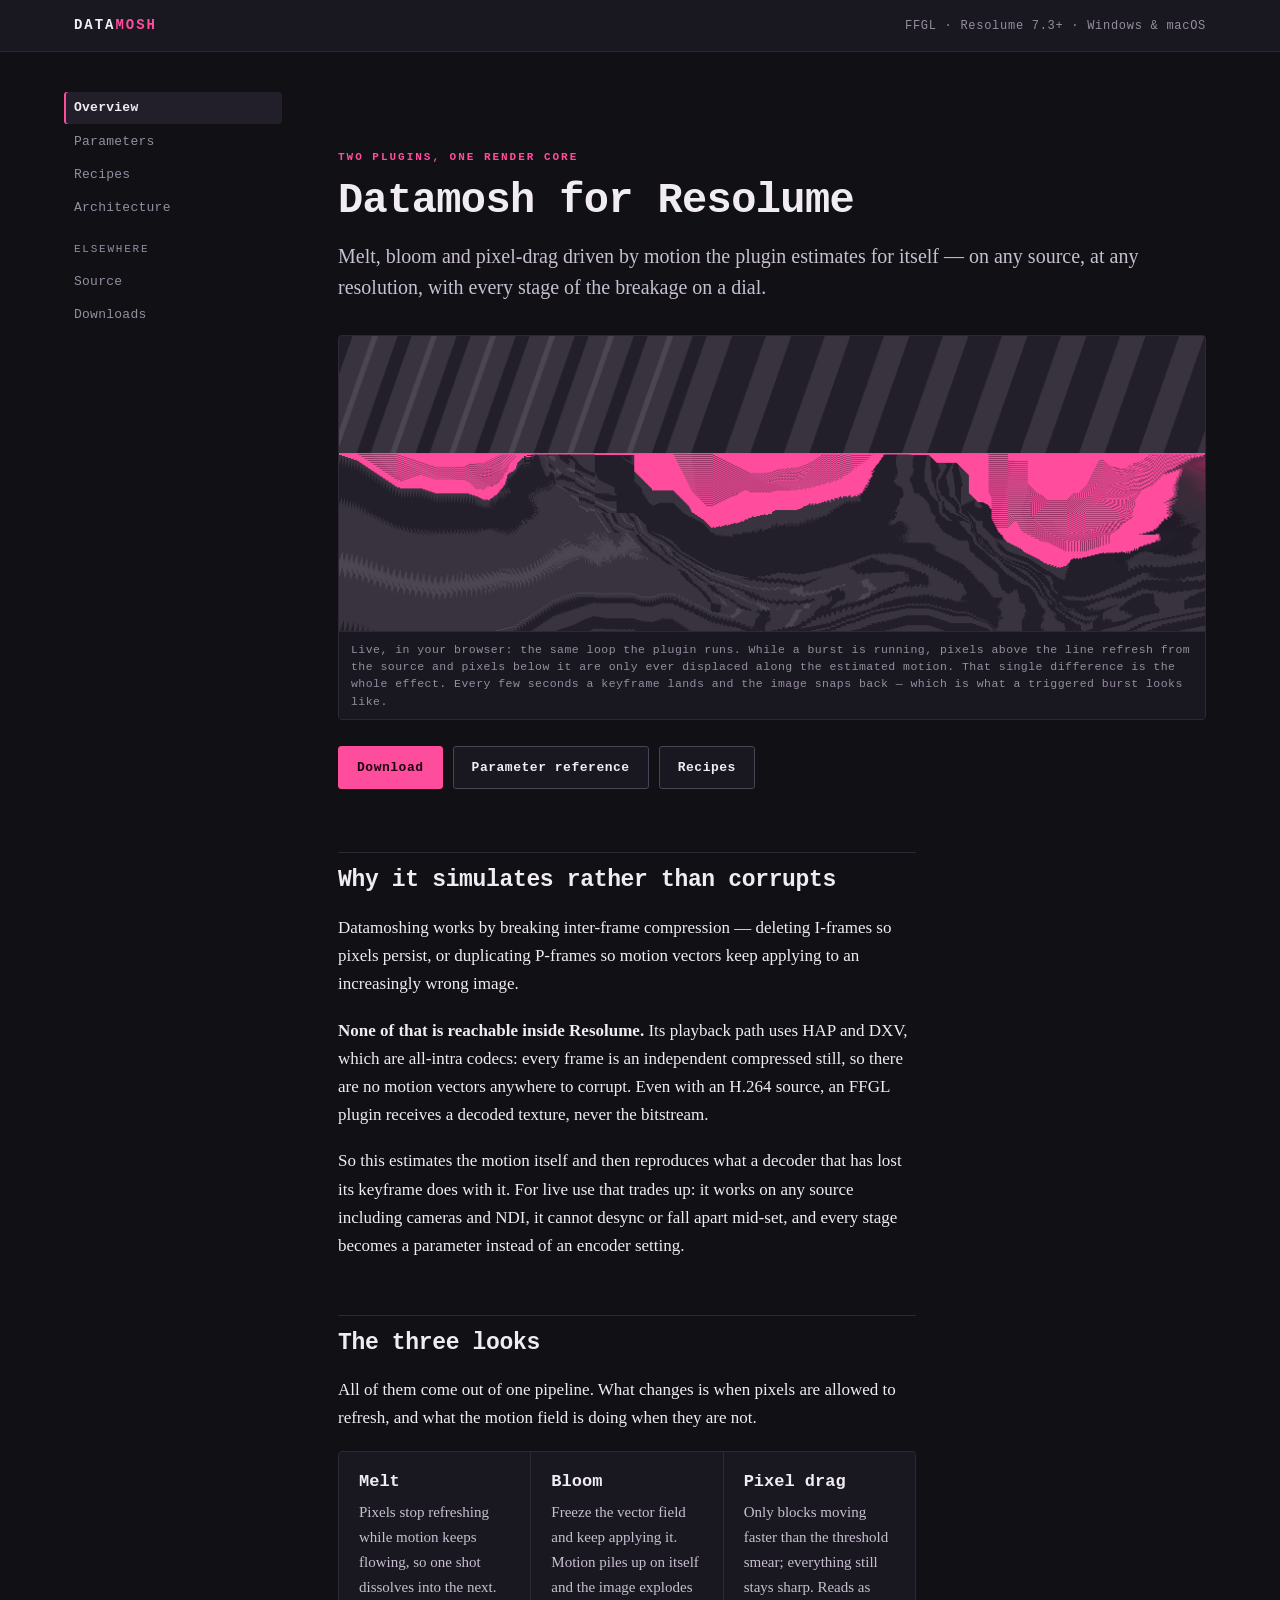
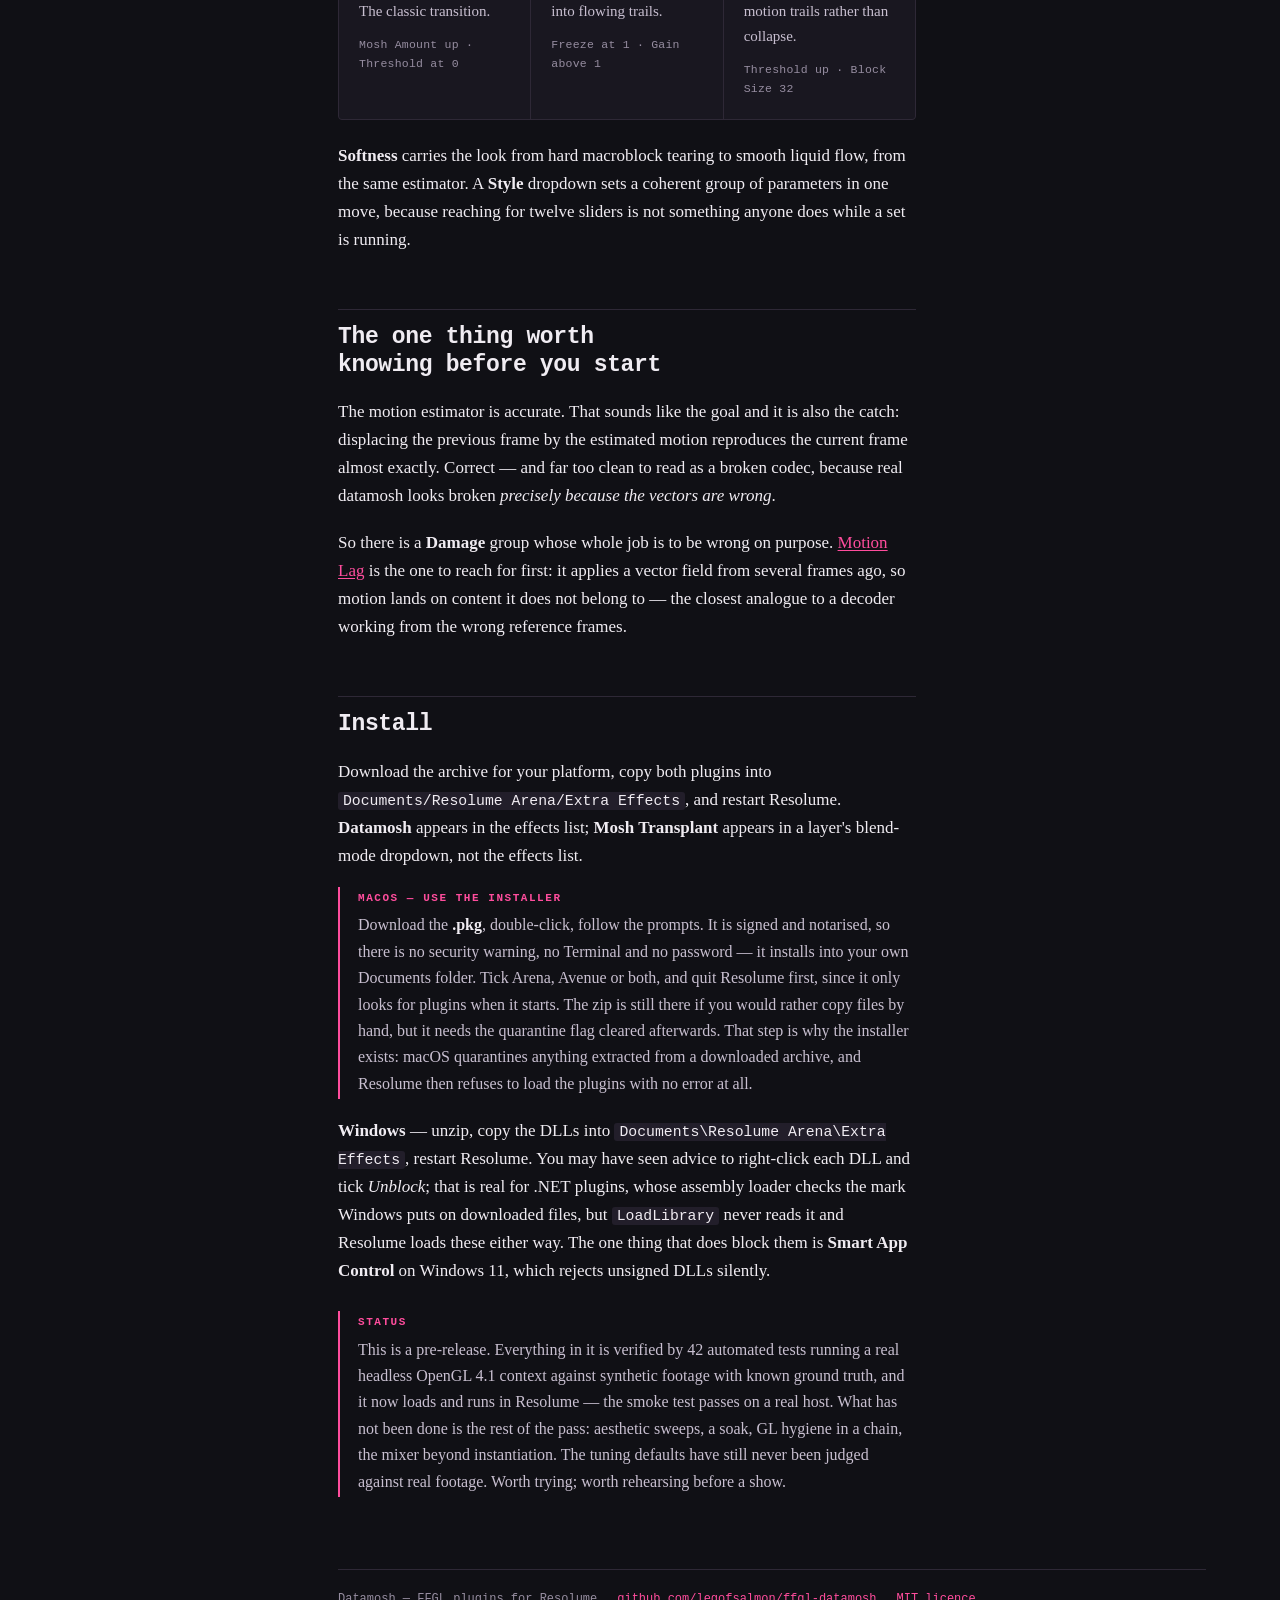
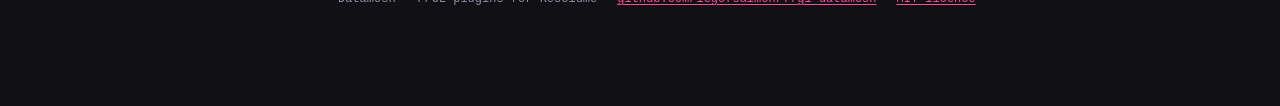
==== commit ec573124: "Release 0.1.5: the installer becomes the macOS install route Switches the documentation over now tha" ====
--- a/site/index.html
+++ b/site/index.html
@@ -175,32 +175,34 @@
 				dropdown, not the effects list.
 			</p>
 
-			<div class="note warn">
-				<span class="note-label">macOS</span>
-				The bundles are not signed or notarised, so macOS quarantines them and
-				Resolume will not load them &mdash; with no error anywhere, the plugins
-				simply never appear. Clear it once after installing:
-				<pre style="margin-top:10px"><code>xattr -dr com.apple.quarantine ~/Documents/Resolume\ Arena/Extra\ Effects/Datamosh.bundle
-xattr -dr com.apple.quarantine ~/Documents/Resolume\ Arena/Extra\ Effects/DatamoshTransplant.bundle</code></pre>
+			<div class="note accent">
+				<span class="note-label">macOS &mdash; use the installer</span>
+				Download the <strong>.pkg</strong>, double-click, follow the prompts. It is
+				signed and notarised, so there is no security warning, no Terminal and no
+				password &mdash; it installs into your own Documents folder. Tick Arena,
+				Avenue or both, and quit Resolume first, since it only looks for plugins
+				when it starts.
+				<span class="how">The zip is still there if you would rather copy files by
+				hand, but it needs the quarantine flag cleared afterwards. That step is
+				why the installer exists: macOS quarantines anything extracted from a
+				downloaded archive, and Resolume then refuses to load the plugins with no
+				error at all.</span>
 			</div>
 
 			<p style="margin-top:18px">
-				Windows needs nothing equivalent. You may have seen advice to right-click
-				each DLL and tick <em>Unblock</em> &mdash; that is real for .NET plugins,
-				whose assembly loader checks the mark Windows puts on downloaded files,
-				but <code>LoadLibrary</code> never reads it and Resolume loads these
-				either way. The one thing that does block them is
-				<strong>Smart App Control</strong> on Windows&nbsp;11, which rejects
-				unsigned DLLs silently.
-			</p>
-			<p>
-				Building from source avoids the macOS step entirely, since a locally
-				built plugin is never quarantined.
+				<strong>Windows</strong> &mdash; unzip, copy the DLLs into
+				<code>Documents\Resolume Arena\Extra Effects</code>, restart Resolume.
+				You may have seen advice to right-click each DLL and tick
+				<em>Unblock</em>; that is real for .NET plugins, whose assembly loader
+				checks the mark Windows puts on downloaded files, but
+				<code>LoadLibrary</code> never reads it and Resolume loads these either
+				way. The one thing that does block them is <strong>Smart App
+				Control</strong> on Windows&nbsp;11, which rejects unsigned DLLs silently.
 			</p>
 
 			<div class="note accent" style="margin-top:26px">
 				<span class="note-label">Status</span>
-				This is a pre-release. Everything in it is verified by 40 automated tests
+				This is a pre-release. Everything in it is verified by 42 automated tests
 				running a real headless OpenGL&nbsp;4.1 context against synthetic footage
 				with known ground truth, and it now loads and runs in Resolume &mdash; the
 				smoke test passes on a real host. What has not been done is the rest of
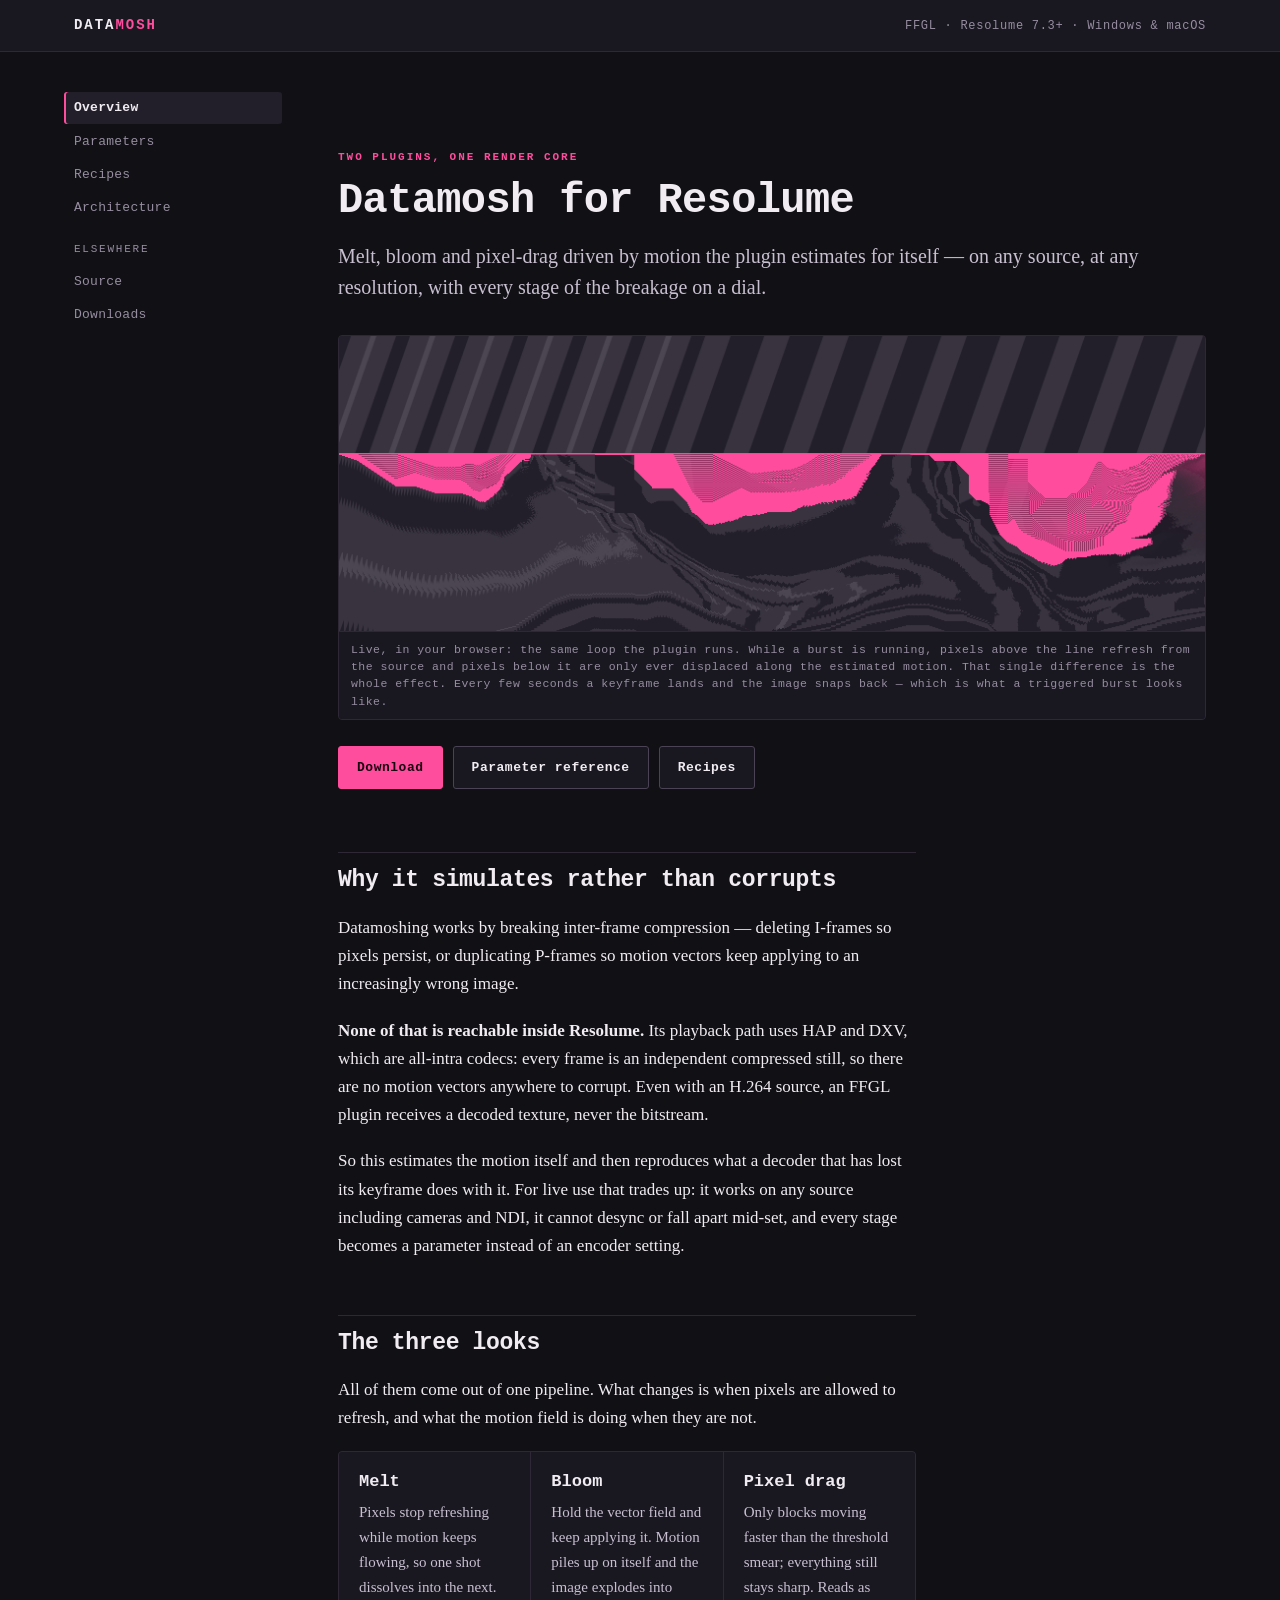
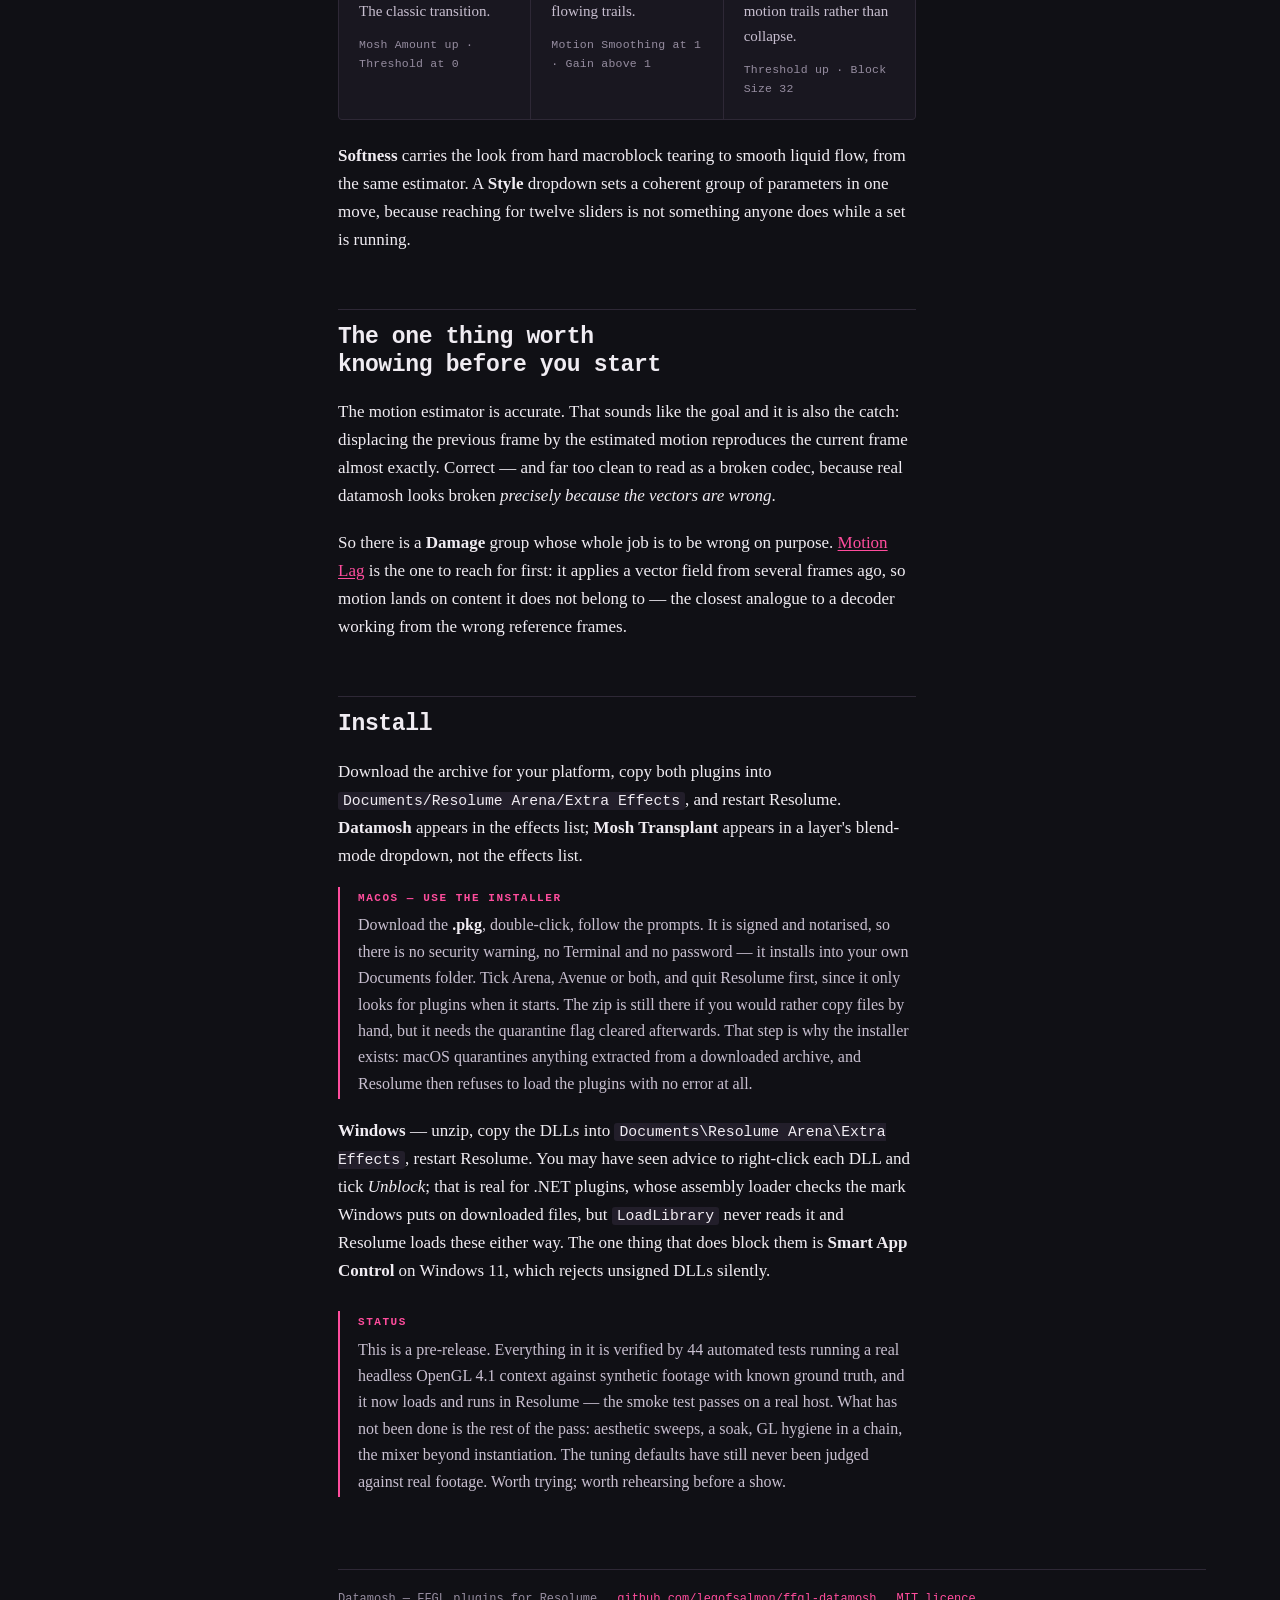
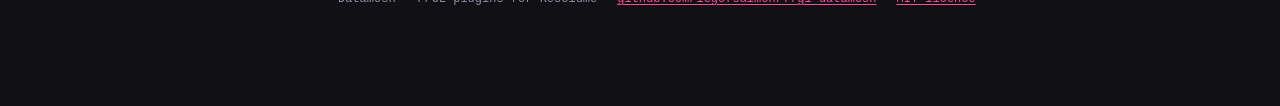
==== commit 2a1b8316: "0.2.0: fix the units, and stop presets disarming the performance controls The design review found th" ====
--- a/site/index.html
+++ b/site/index.html
@@ -125,10 +125,10 @@
 				<article class="look">
 					<h3>Bloom</h3>
 					<p>
-						Freeze the vector field and keep applying it. Motion piles up on
+						Hold the vector field and keep applying it. Motion piles up on
 						itself and the image explodes into flowing trails.
 					</p>
-					<span class="how">Freeze at 1 &middot; Gain above 1</span>
+					<span class="how">Motion Smoothing at 1 &middot; Gain above 1</span>
 				</article>
 				<article class="look">
 					<h3>Pixel drag</h3>
@@ -202,7 +202,7 @@
 
 			<div class="note accent" style="margin-top:26px">
 				<span class="note-label">Status</span>
-				This is a pre-release. Everything in it is verified by 42 automated tests
+				This is a pre-release. Everything in it is verified by 44 automated tests
 				running a real headless OpenGL&nbsp;4.1 context against synthetic footage
 				with known ground truth, and it now loads and runs in Resolume &mdash; the
 				smoke test passes on a real host. What has not been done is the rest of
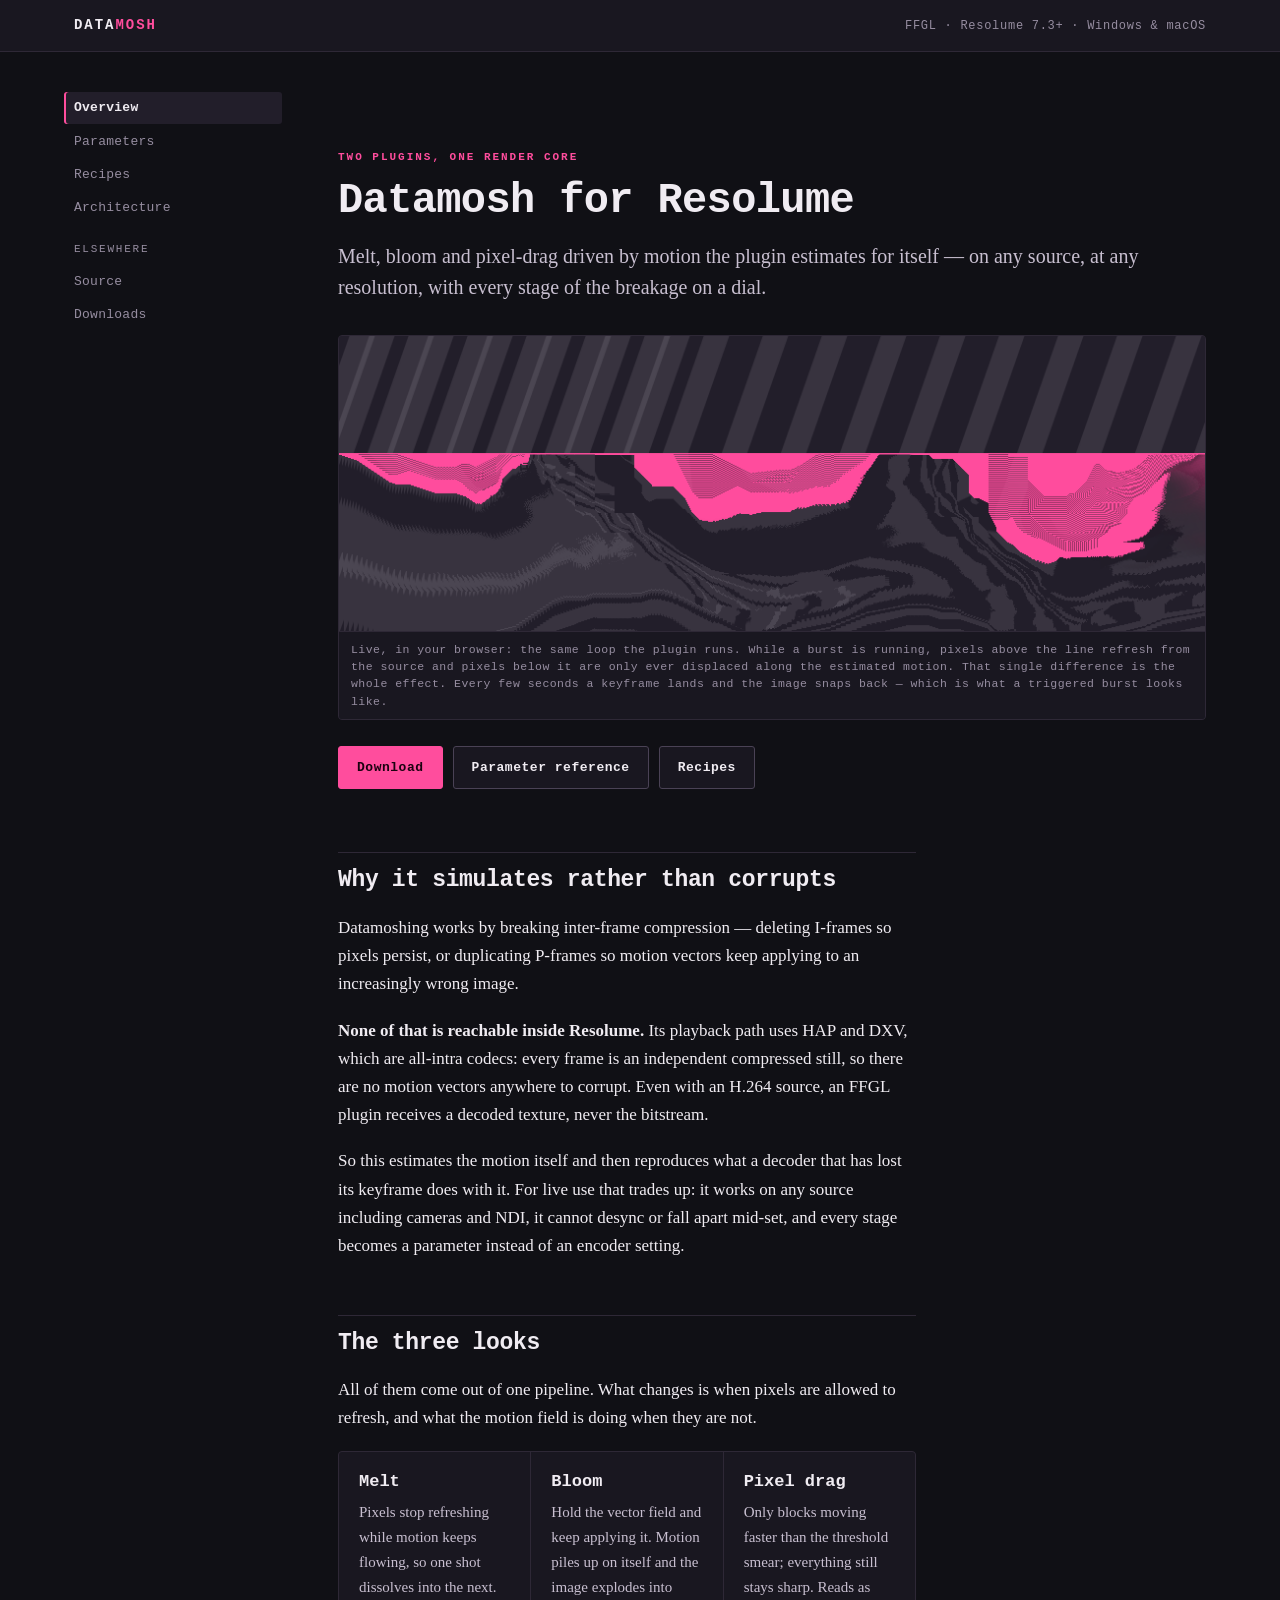
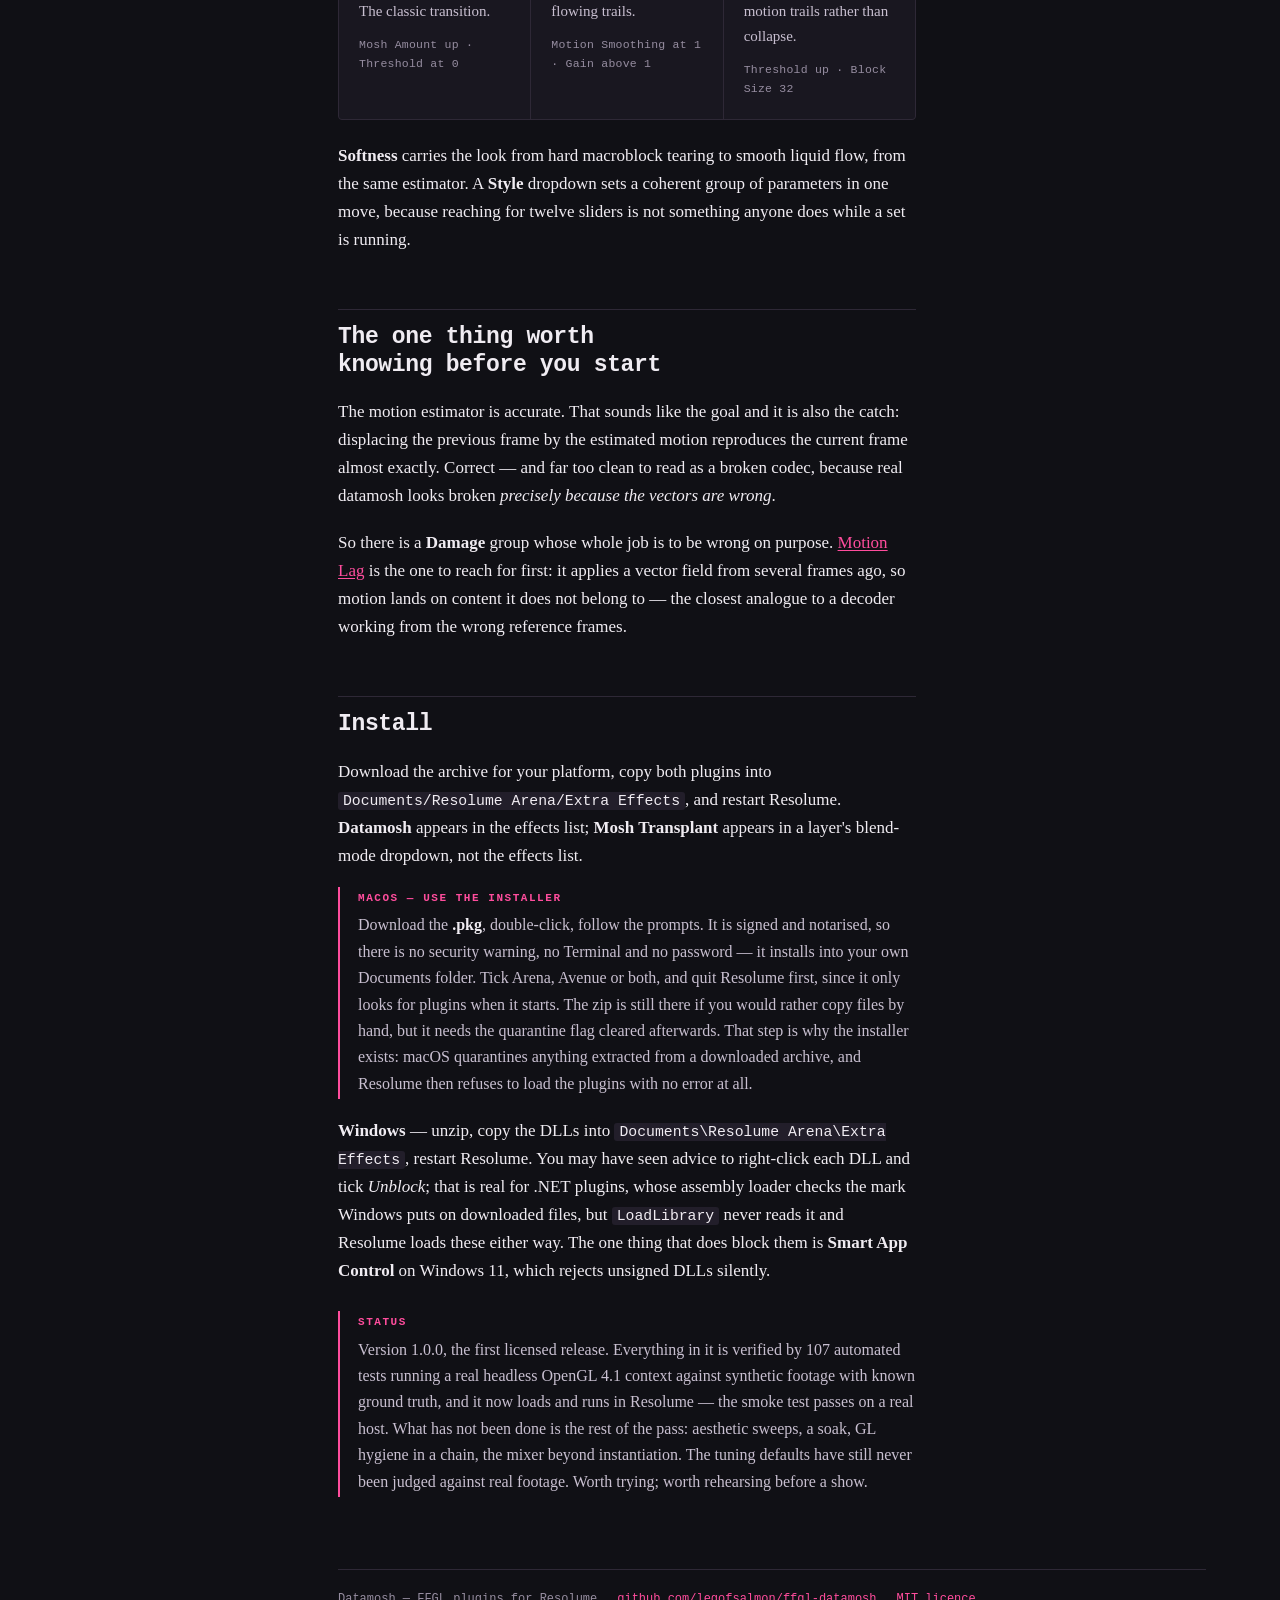
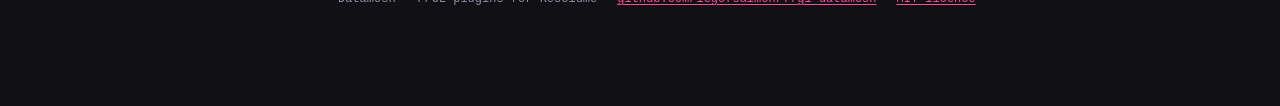
==== commit e24d658c: "Document 1.0.0, feedback and crash reports; ship notices in the .pkg - CHANGELOG 1.0.0: Send Feedbac" ====
--- a/site/index.html
+++ b/site/index.html
@@ -202,7 +202,7 @@
 
 			<div class="note accent" style="margin-top:26px">
 				<span class="note-label">Status</span>
-				This is a pre-release. Everything in it is verified by 44 automated tests
+				Version 1.0.0, the first licensed release. Everything in it is verified by 107 automated tests
 				running a real headless OpenGL&nbsp;4.1 context against synthetic footage
 				with known ground truth, and it now loads and runs in Resolume &mdash; the
 				smoke test passes on a real host. What has not been done is the rest of
